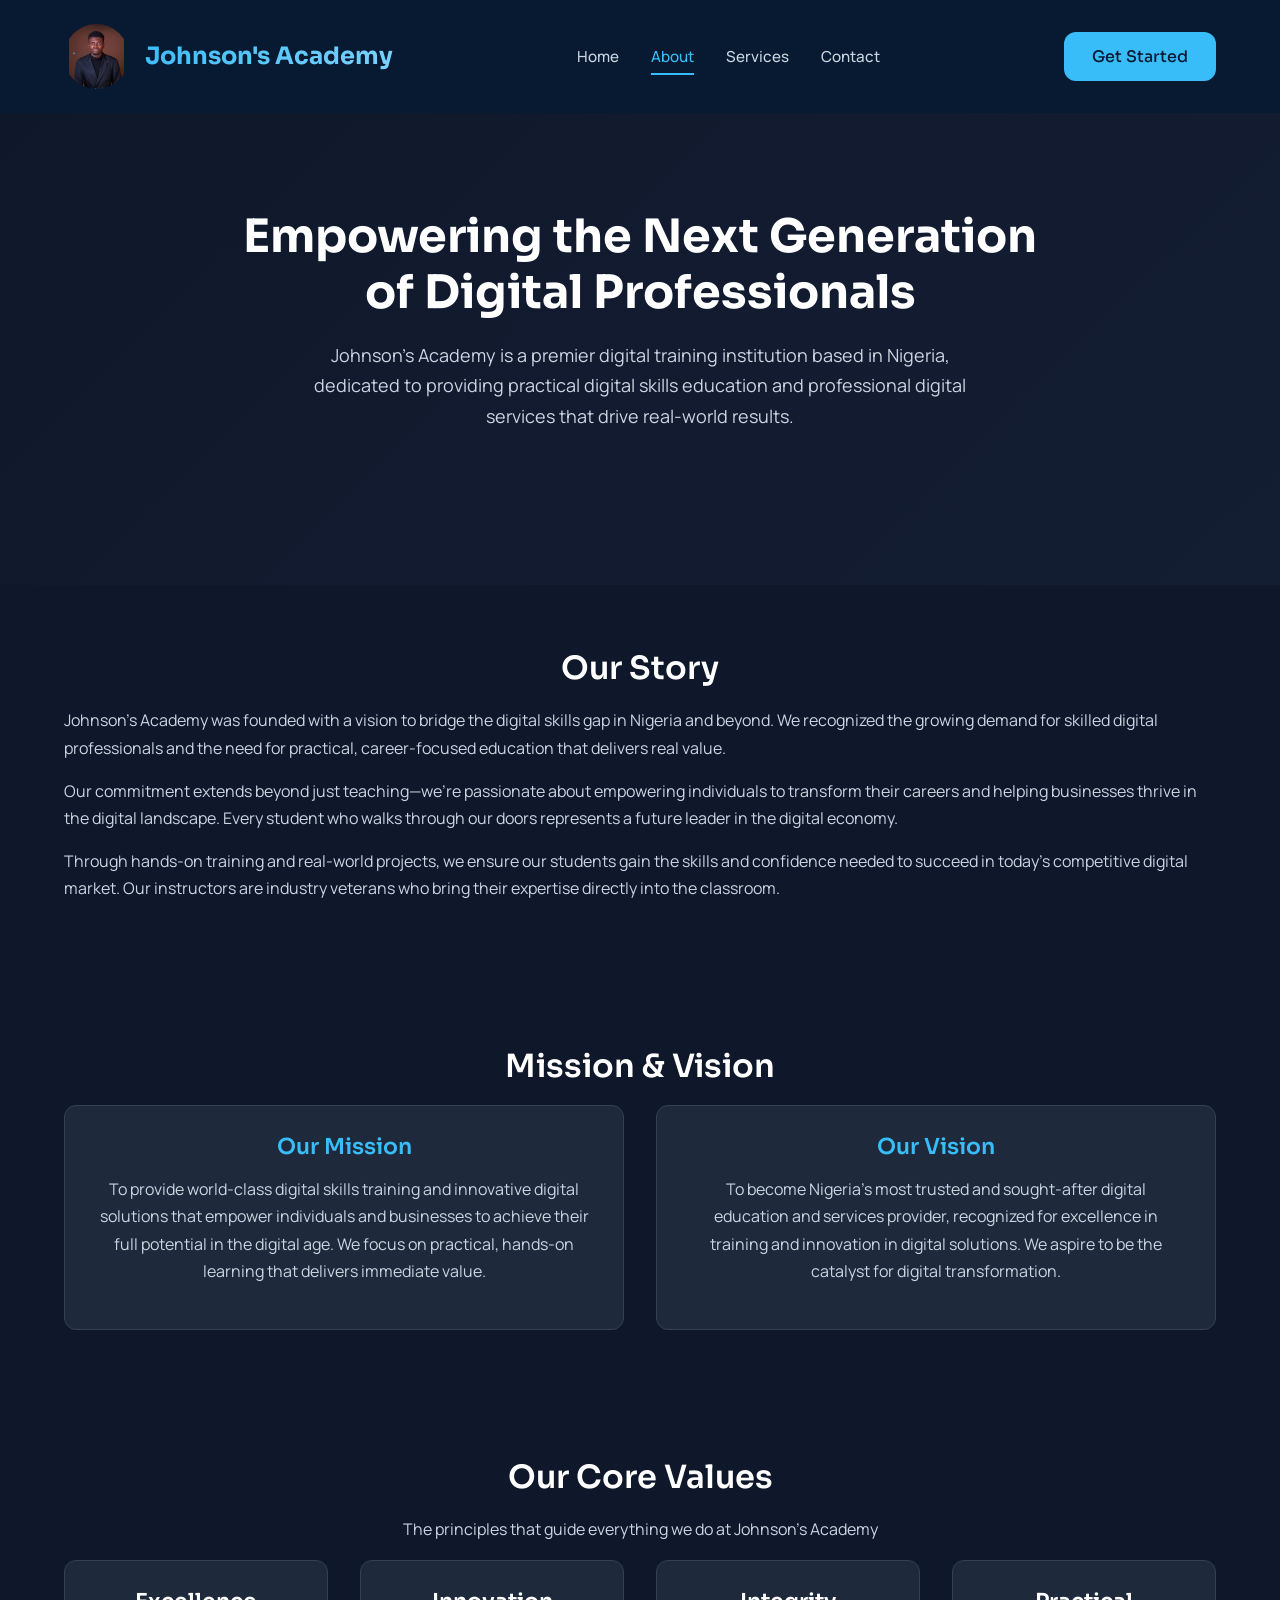
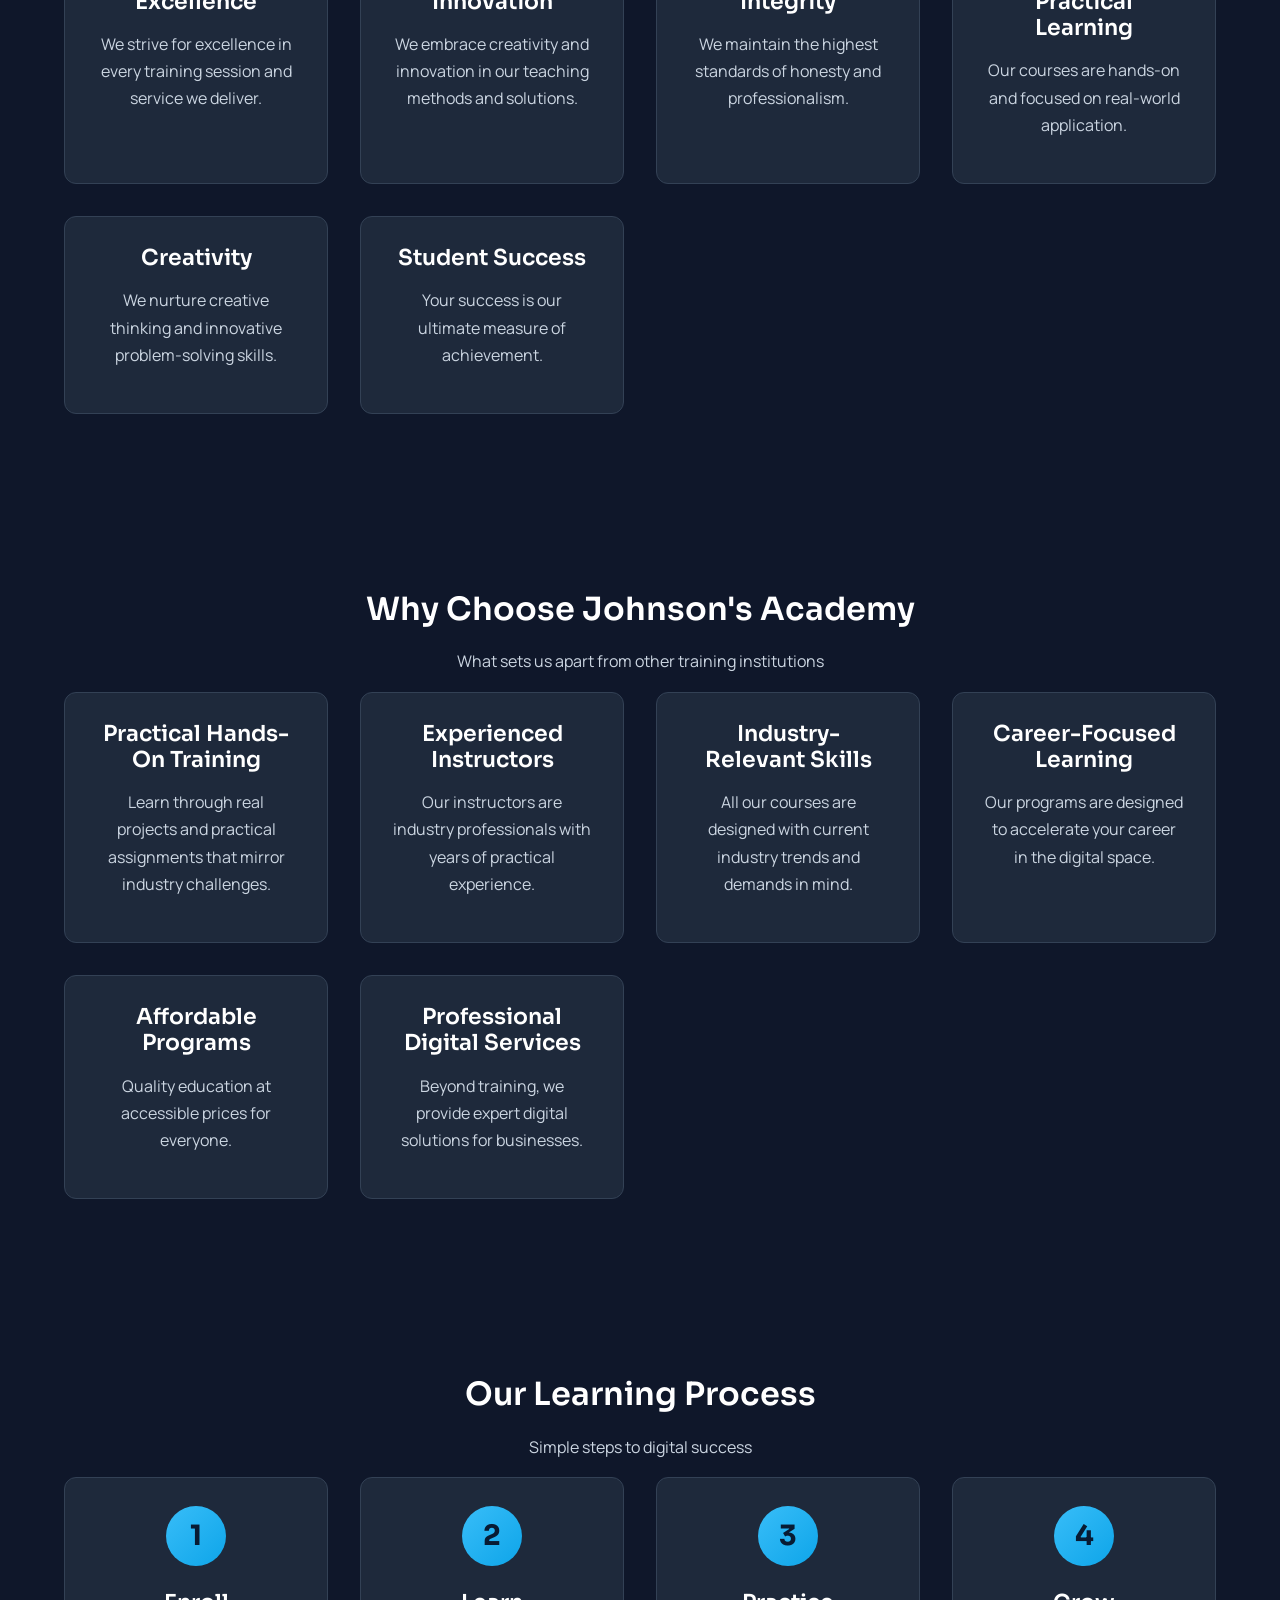
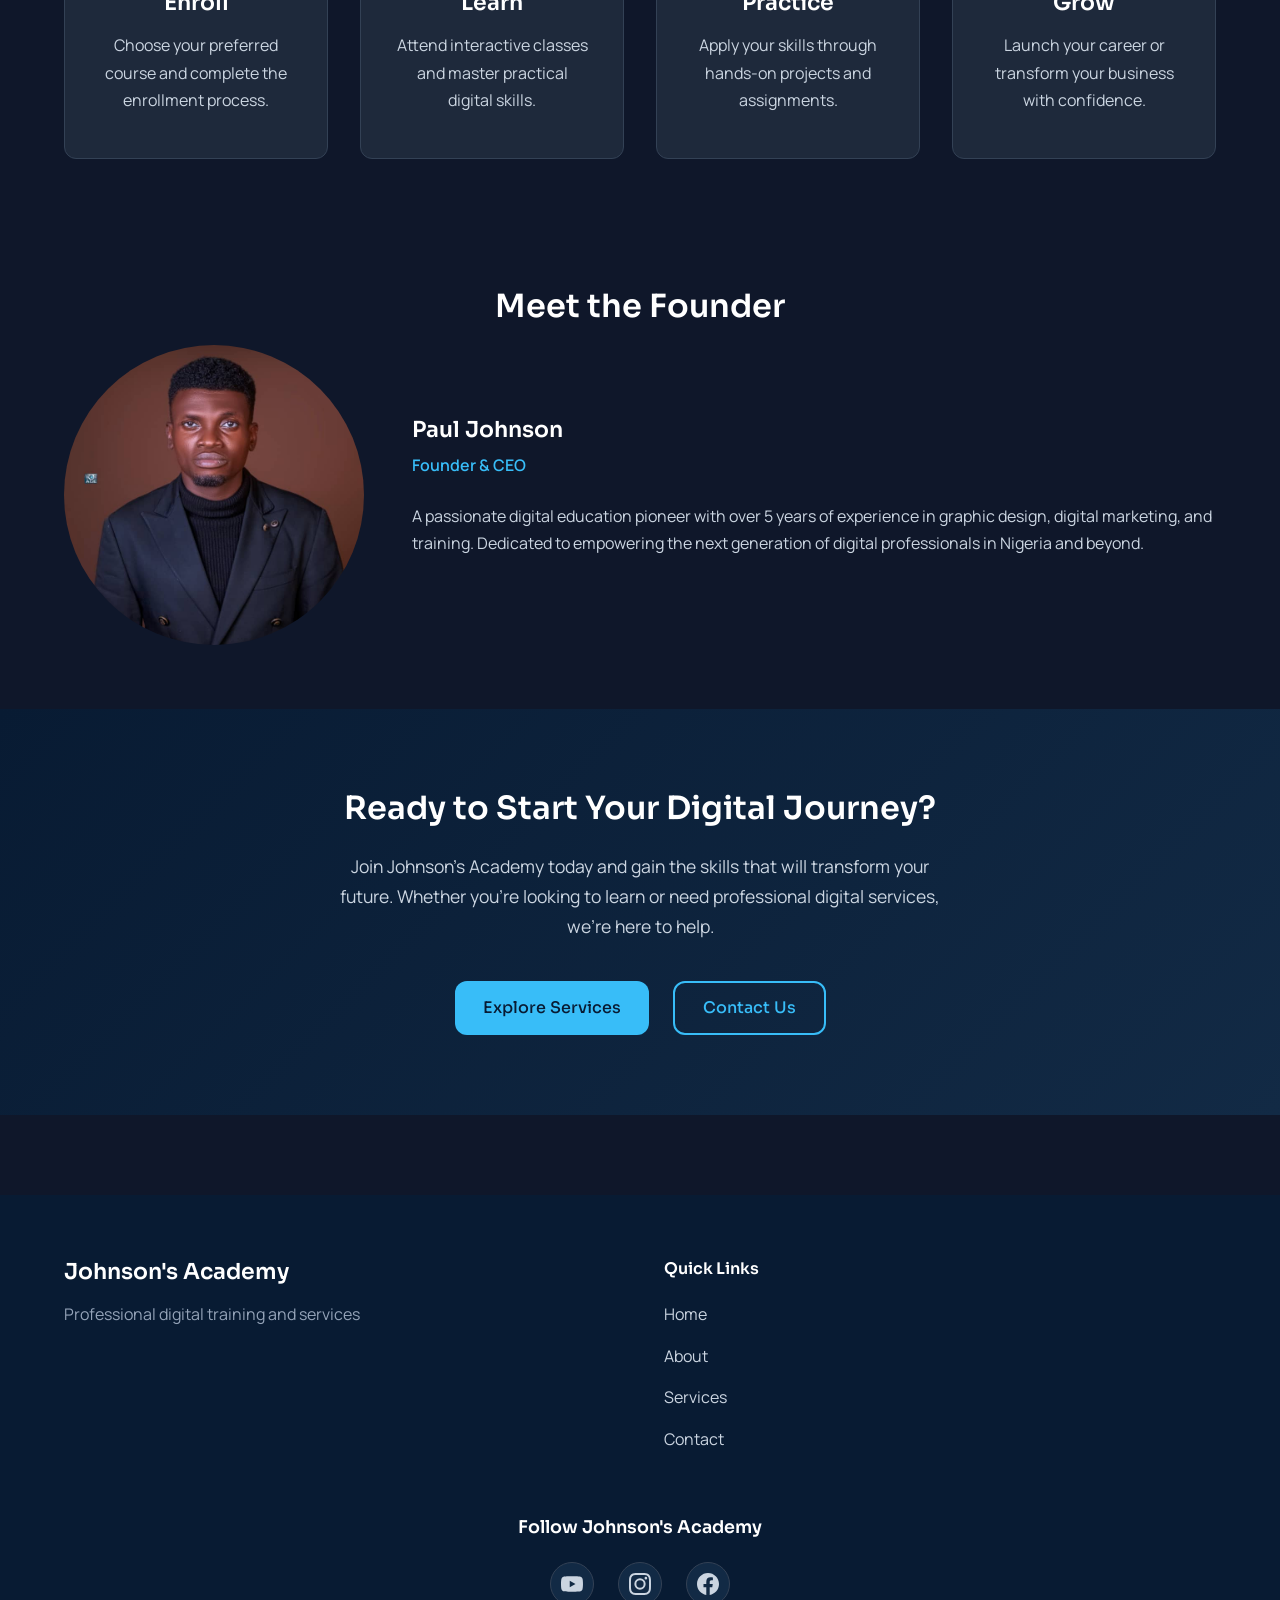
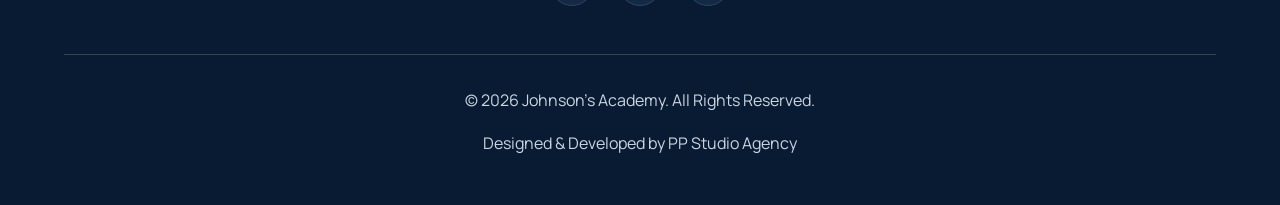
==== about.html @ ef672ab3 "Add files via upload" ====
<!doctype html>
<html lang="en">
    <head>
        <meta charset="UTF-8" />
        <meta name="viewport" content="width=device-width, initial-scale=1.0" />
        <title>
            About Johnson's Academy | Empowering Digital Professionals
        </title>
        <meta
            name="description"
            content="Learn about Johnson's Academy, a premier digital training institution in Nigeria. We provide practical digital skills training and professional digital services to empower individuals and businesses."
        />
        <link rel="canonical" href="https://www.johnsonsacademy.com.ng/about.html" />
        <link rel="preconnect" href="https://fonts.googleapis.com" />
        <link rel="preconnect" href="https://fonts.gstatic.com" crossorigin />
        <link
            href="https://fonts.googleapis.com/css2?family=Sora:wght@600;700&family=Manrope:wght@400;500;600&display=swap"
            rel="stylesheet"
        />
        <link rel="icon" type="image/png" href="favicon/favicon.png" />
        <link rel="apple-touch-icon" href="favicon/favicon.png" />
        <link rel="stylesheet" href="css/style.css" />

        <!-- Open Graph / Social Sharing -->
        <meta property="og:title" content="About Johnson's Academy | Empowering Digital Professionals" />
        <meta property="og:description" content="Learn about Johnson's Academy, a premier digital training institution in Nigeria. We provide practical digital skills training and professional digital services." />
        <meta property="og:image" content="https://www.johnsonsacademy.com.ng/images/about/training%20center.png" />
        <meta property="og:url" content="https://www.johnsonsacademy.com.ng/about.html" />
        <meta property="og:type" content="website" />
        <meta property="og:site_name" content="Johnson's Academy" />

        <!-- Twitter Card -->
        <meta name="twitter:card" content="summary_large_image" />
        <meta name="twitter:title" content="About Johnson's Academy | Empowering Digital Professionals" />
        <meta name="twitter:description" content="Learn about Johnson's Academy, a premier digital training institution in Nigeria providing practical skills training and professional digital services." />
        <meta name="twitter:image" content="https://www.johnsonsacademy.com.ng/images/about/training%20center.png" />

        <!-- JSON-LD Structured Data -->
        <script type="application/ld+json">
        {
            "@context": "https://schema.org",
            "@type": "EducationalOrganization",
            "name": "Johnson's Academy",
            "url": "https://www.johnsonsacademy.com.ng",
            "logo": "https://www.johnsonsacademy.com.ng/favicon/favicon.png",
            "description": "Professional digital skills training academy based in Nigeria. Offering courses in Graphic Design, Video Editing, Digital Marketing, Social Media Management, and Advertising skills.",
            "sameAs": [
                "https://www.youtube.com/channel/UC1k7MK6wieL0x0RPp7bFbtQ",
                "https://www.instagram.com/pauljohnsons_academy",
                "https://www.facebook.com/share/1EbCTu1n5e/?mibextid=wwXIfr"
            ]
        }
        </script>
        <script type="application/ld+json">
        {
            "@context": "https://schema.org",
            "@type": "BreadcrumbList",
            "itemListElement": [
                {
                    "@type": "ListItem",
                    "position": 1,
                    "name": "Home",
                    "item": "https://www.johnsonsacademy.com.ng/"
                },
                {
                    "@type": "ListItem",
                    "position": 2,
                    "name": "About",
                    "item": "https://www.johnsonsacademy.com.ng/about.html"
                }
            ]
        }
        </script>
        <script type="application/ld+json">
        {
            "@context": "https://schema.org",
            "@type": "WebSite",
            "name": "Johnson's Academy",
            "url": "https://www.johnsonsacademy.com.ng"
        }
        </script>


    </head>
    <body>
        <header class="navbar">
            <div class="container">
                <div class="logo">
                    <img src="images/profile/profile.png" alt="Johnson's Academy" class="logo-img" width="45" height="45" />
                    <span>Johnson's Academy</span>
                </div>
                <nav class="nav-menu">
                    <ul>
                        <li>
                            <a href="index.html" aria-label="Home page">Home</a>
                        </li>
                        <li>
                            <a
                                href="about.html"
                                class="active"
                                aria-label="About us"
                                >About</a
                            >
                        </li>
                        <li>
                            <a href="services.html" aria-label="Our services"
                                >Services</a
                            >
                        </li>
                        <li>
                            <a href="contact.html" aria-label="Contact us"
                                >Contact</a
                            >
                        </li>
                    </ul>
                </nav>
                <a
                    href="contact.html"
                    class="btn btn-primary"
                    aria-label="Get started with our services"
                    >Get Started</a
                >
                <div class="mobile-menu-toggle" aria-label="Toggle mobile menu">
                    <span></span>
                    <span></span>
                    <span></span>
                </div>
            </div>
        </header>

        <main>
            <section class="about-hero">
                <div class="container">
                    <div class="hero-content">
                        <h1>
                            Empowering the Next Generation of Digital
                            Professionals
                        </h1>
                        <p>
                            Johnson's Academy is a premier digital training
                            institution based in Nigeria, dedicated to providing
                            practical digital skills education and professional
                            digital services that drive real-world results.
                        </p>
                    </div>
                </div>
            </section>

            <section class="our-story">
                <div class="container">
                    <h2>Our Story</h2>
                    <div class="story-content">
                        <p>
                            Johnson's Academy was founded with a vision to
                            bridge the digital skills gap in Nigeria and
                            beyond. We recognized the growing demand for
                            skilled digital professionals and the need for
                            practical, career-focused education that
                            delivers real value.
                        </p>
                        <p>
                            Our commitment extends beyond just
                            teaching—we're passionate about empowering
                            individuals to transform their careers and
                            helping businesses thrive in the digital
                            landscape. Every student who walks through our
                            doors represents a future leader in the digital
                            economy.
                        </p>
                        <p>
                            Through hands-on training and real-world
                            projects, we ensure our students gain the skills
                            and confidence needed to succeed in today's
                            competitive digital market. Our instructors are
                            industry veterans who bring their expertise
                            directly into the classroom.
                        </p>
                    </div>
                </div>
            </section>

            <section class="mission-vision">
                <div class="container">
                    <h2>Mission & Vision</h2>
                    <div class="mv-grid">
                        <div class="mv-card">
                            <h3>Our Mission</h3>
                            <p>
                                To provide world-class digital skills training
                                and innovative digital solutions that empower
                                individuals and businesses to achieve their full
                                potential in the digital age. We focus on
                                practical, hands-on learning that delivers
                                immediate value.
                            </p>
                        </div>
                        <div class="mv-card">
                            <h3>Our Vision</h3>
                            <p>
                                To become Nigeria's most trusted and
                                sought-after digital education and services
                                provider, recognized for excellence in training
                                and innovation in digital solutions. We aspire
                                to be the catalyst for digital transformation.
                            </p>
                        </div>
                    </div>
                </div>
            </section>

            <section class="core-values">
                <div class="container">
                    <h2>Our Core Values</h2>
                    <p class="text-center">
                        The principles that guide everything we do at Johnson's
                        Academy
                    </p>
                    <div class="values-grid">
                        <div class="value-card">
                            <h3>Excellence</h3>
                            <p>
                                We strive for excellence in every training
                                session and service we deliver.
                            </p>
                        </div>
                        <div class="value-card">
                            <h3>Innovation</h3>
                            <p>
                                We embrace creativity and innovation in our
                                teaching methods and solutions.
                            </p>
                        </div>
                        <div class="value-card">
                            <h3>Integrity</h3>
                            <p>
                                We maintain the highest standards of honesty and
                                professionalism.
                            </p>
                        </div>
                        <div class="value-card">
                            <h3>Practical Learning</h3>
                            <p>
                                Our courses are hands-on and focused on
                                real-world application.
                            </p>
                        </div>
                        <div class="value-card">
                            <h3>Creativity</h3>
                            <p>
                                We nurture creative thinking and innovative
                                problem-solving skills.
                            </p>
                        </div>
                        <div class="value-card">
                            <h3>Student Success</h3>
                            <p>
                                Your success is our ultimate measure of
                                achievement.
                            </p>
                        </div>
                    </div>
                </div>
            </section>

            <section class="why-choose-us">
                <div class="container">
                    <h2>Why Choose Johnson's Academy</h2>
                    <p class="text-center">
                        What sets us apart from other training institutions
                    </p>
                    <div class="reasons-grid">
                        <div class="reason-card">
                            <h3>Practical Hands-On Training</h3>
                            <p>
                                Learn through real projects and practical
                                assignments that mirror industry challenges.
                            </p>
                        </div>
                        <div class="reason-card">
                            <h3>Experienced Instructors</h3>
                            <p>
                                Our instructors are industry professionals with
                                years of practical experience.
                            </p>
                        </div>
                        <div class="reason-card">
                            <h3>Industry-Relevant Skills</h3>
                            <p>
                                All our courses are designed with current
                                industry trends and demands in mind.
                            </p>
                        </div>
                        <div class="reason-card">
                            <h3>Career-Focused Learning</h3>
                            <p>
                                Our programs are designed to accelerate your
                                career in the digital space.
                            </p>
                        </div>
                        <div class="reason-card">
                            <h3>Affordable Programs</h3>
                            <p>
                                Quality education at accessible prices for
                                everyone.
                            </p>
                        </div>
                        <div class="reason-card">
                            <h3>Professional Digital Services</h3>
                            <p>
                                Beyond training, we provide expert digital
                                solutions for businesses.
                            </p>
                        </div>
                    </div>
                </div>
            </section>

            <section class="learning-process">
                <div class="container">
                    <h2>Our Learning Process</h2>
                    <p class="text-center">Simple steps to digital success</p>
                    <div class="process-grid">
                        <div class="process-step">
                            <div class="step-number">1</div>
                            <h3>Enroll</h3>
                            <p>
                                Choose your preferred course and complete the
                                enrollment process.
                            </p>
                        </div>
                        <div class="process-step">
                            <div class="step-number">2</div>
                            <h3>Learn</h3>
                            <p>
                                Attend interactive classes and master practical
                                digital skills.
                            </p>
                        </div>
                        <div class="process-step">
                            <div class="step-number">3</div>
                            <h3>Practice</h3>
                            <p>
                                Apply your skills through hands-on projects and
                                assignments.
                            </p>
                        </div>
                        <div class="process-step">
                            <div class="step-number">4</div>
                            <h3>Grow</h3>
                            <p>
                                Launch your career or transform your business
                                with confidence.
                            </p>
                        </div>
                    </div>
                </div>
            </section>

            <section class="meet-the-team">
                <div class="container">
                    <h2>Meet the Founder</h2>
                    <div class="team-content">
                        <div class="team-image">
                            <img
                                src="images/profile/profile.png"
                                alt="Founder of Johnson's Academy"
                            />
                        </div>
                        <div class="team-info">
                            <h3>Paul Johnson</h3>
                            <p class="text-secondary">Founder & CEO</p>
                            <p>
                                A passionate digital education pioneer with over
                                5 years of experience in graphic design, digital
                                marketing, and training. Dedicated to empowering
                                the next generation of digital professionals in
                                Nigeria and beyond.
                            </p>
                        </div>
                    </div>
                </div>
            </section>

            <section class="cta">
                <div class="container">
                    <h2>Ready to Start Your Digital Journey?</h2>
                    <p>
                        Join Johnson's Academy today and gain the skills that
                        will transform your future. Whether you're looking to
                        learn or need professional digital services, we're here
                        to help.
                    </p>
                    <div class="cta-buttons">
                        <a href="services.html" class="btn btn-primary"
                            >Explore Services</a
                        >
                        <a href="contact.html" class="btn btn-secondary"
                            >Contact Us</a
                        >
                    </div>
                </div>
            </section>
        </main>

        <footer class="footer">
            <div class="container">
                <div class="footer-content">
                    <div class="footer-brand">
                        <h3>Johnson's Academy</h3>
                        <p>Professional digital training and services</p>
                    </div>
                    <div class="footer-links">
                        <h4>Quick Links</h4>
                        <ul>
                            <li><a href="index.html">Home</a></li>
                            <li><a href="about.html">About</a></li>
                            <li><a href="services.html">Services</a></li>
                            <li><a href="contact.html">Contact</a></li>
                        </ul>
                    </div>
                </div>
                <div class="footer-social">
                    <h4>Follow Johnson's Academy</h4>
                    <div class="social-links">
                        <a href="https://www.youtube.com/channel/UC1k7MK6wieL0x0RPp7bFbtQ" class="social-link" target="_blank" rel="noopener noreferrer" aria-label="Follow Johnson's Academy on YouTube">
                            <svg class="social-youtube" viewBox="0 0 24 24" xmlns="http://www.w3.org/2000/svg">
                                <path d="M23.498 6.186a3.016 3.016 0 0 0-2.122-2.136C19.505 3.545 12 3.545 12 3.545s-7.505 0-9.377.505A3.017 3.017 0 0 0 .502 6.186C0 8.07 0 12 0 12s0 3.93.502 5.814a3.016 3.016 0 0 0 2.122 2.136c1.871.505 9.376.505 9.376.505s7.505 0 9.377-.505a3.015 3.015 0 0 0 2.122-2.136C24 15.93 24 12 24 12s0-3.93-.502-5.814zM9.545 15.568V8.432L15.818 12l-6.273 3.568z"/>
                            </svg>
                        </a>
                        <a href="https://www.instagram.com/pauljohnsons_academy" class="social-link" target="_blank" rel="noopener noreferrer" aria-label="Follow Johnson's Academy on Instagram">
                            <svg class="social-instagram" viewBox="0 0 24 24" xmlns="http://www.w3.org/2000/svg">
                                <path d="M12 2.163c3.204 0 3.584.012 4.85.07 3.252.148 4.771 1.691 4.919 4.919.058 1.265.069 1.645.069 4.849 0 3.205-.012 3.584-.069 4.849-.149 3.225-1.664 4.771-4.919 4.919-1.266.058-1.644.07-4.85.07-3.204 0-3.584-.012-4.849-.07-3.26-.149-4.771-1.699-4.919-4.92-.058-1.265-.07-1.644-.07-4.849 0-3.204.013-3.583.07-4.849.149-3.227 1.664-4.771 4.919-4.919 1.266-.057 1.645-.069 4.849-.069zM12 0C8.741 0 8.333.014 7.053.072 2.695.272.273 2.69.073 7.052.014 8.333 0 8.741 0 12c0 3.259.014 3.668.072 4.948.2 4.358 2.618 6.78 6.98 6.98C8.333 23.986 8.741 24 12 24c3.259 0 3.668-.014 4.948-.072 4.354-.2 6.782-2.618 6.979-6.98.059-1.28.073-1.689.073-4.948 0-3.259-.014-3.667-.072-4.947-.196-4.354-2.617-6.78-6.979-6.98C15.668.014 15.259 0 12 0zm0 5.838a6.162 6.162 0 1 0 0 12.324 6.162 6.162 0 0 0 0-12.324zM12 16a4 4 0 1 1 0-8 4 4 0 0 1 0 8zm6.406-11.845a1.44 1.44 0 1 0 0 2.881 1.44 1.44 0 0 0 0-2.881z"/>
                            </svg>
                        </a>
                        <a href="https://www.facebook.com/share/1EbCTu1n5e/?mibextid=wwXIfr" class="social-link" target="_blank" rel="noopener noreferrer" aria-label="Follow Johnson's Academy on Facebook">
                            <svg class="social-facebook" viewBox="0 0 24 24" xmlns="http://www.w3.org/2000/svg">
                                <path d="M24 12.073c0-6.627-5.373-12-12-12s-12 5.373-12 12c0 5.99 4.388 10.954 10.125 11.854v-8.385H7.078v-3.47h3.047V9.43c0-3.007 1.792-4.669 4.533-4.669 1.312 0 2.686.235 2.686.235v2.953H15.83c-1.491 0-1.956.925-1.956 1.874v2.25h3.328l-.532 3.47h-2.796v8.385C19.612 23.027 24 18.062 24 12.073z"/>
                            </svg>
                        </a>
                    </div>
                </div>
                <div class="footer-bottom">
                    <p>&copy; 2026 Johnson's Academy. All Rights Reserved.</p>
                    <p>Designed & Developed by PP Studio Agency</p>
                </div>
            </div>
        </footer>

        <script src="js/script.js" defer></script>
    </body>
</html>
---- css/style.css ----
/* ========================================
   Johnson's Academy - Production Stylesheet
   Clean, Organized, Consistent Design System
   ======================================== */

/* ========================================
   1. CSS VARIABLES - Design System
   ======================================== */

:root {
    /* Primary Colors - Navy Blue */
    --primary: #081B33;
    --primary-dark: #051528;
    --primary-light: #122A45;

    /* Secondary Colors - Sky Blue */
    --secondary: #38BDF8;
    --secondary-dark: #0EA5E9;
    --secondary-light: #7DD3FC;

    /* Neutral Colors */
    --white: #FFFFFF;
    --gray-100: #F1F5F9;
    --gray-200: #E2E8F0;
    --gray-300: #CBD5E1;
    --gray-400: #94A3B8;
    --gray-500: #64748B;
    --gray-600: #475569;
    --gray-700: #334155;
    --gray-800: #1E293B;
    --gray-900: #0F172A;

    /* Semantic Colors */
    --bg-dark: #0F172A;
    --bg-card: #1E293B;
    --bg-section: #141E33;
    --text-primary: #F1F5F9;
    --text-secondary: #CBD5E1;
    --text-muted: #94A3B8;
    --border-color: #334155;

    /* Spacing Scale */
    --space-1: 0.5rem;    /* 8px */
    --space-2: 1rem;      /* 16px */
    --space-3: 1.5rem;    /* 24px */
    --space-4: 2rem;      /* 32px */
    --space-5: 2.5rem;    /* 40px */
    --space-6: 3rem;      /* 48px */
    --space-7: 4rem;      /* 64px */
    --space-8: 5rem;      /* 80px */

    /* Typography - Sora for Headings, Manrope for Body */
    --font-heading: 'Sora', sans-serif;
    --font-body: 'Manrope', sans-serif;

    /* Border Radius */
    --radius-sm: 0.375rem;
    --radius-md: 0.5rem;
    --radius-lg: 0.75rem;
    --radius-xl: 1rem;

    /* Shadows */
    --shadow-sm: 0 1px 2px 0 rgba(0, 0, 0, 0.05);
    --shadow-md: 0 4px 6px -1px rgba(0, 0, 0, 0.1), 0 2px 4px -1px rgba(0, 0, 0, 0.06);
    --shadow-lg: 0 10px 15px -3px rgba(0, 0, 0, 0.1), 0 4px 6px -2px rgba(0, 0, 0, 0.05);

    /* Transitions */
    --transition-fast: 150ms ease;
    --transition-base: 300ms ease;
}

/* ========================================
   2. RESET & BASE STYLES
   ======================================== */

* {
    margin: 0;
    padding: 0;
    box-sizing: border-box;
}

html {
    scroll-behavior: smooth;
}

body {
    font-family: var(--font-body);
    font-size: 16px;
    line-height: 1.6;
    color: var(--text-primary);
    background-color: var(--bg-dark);
    overflow-x: hidden;
}

img {
    max-width: 100%;
    height: auto;
    display: block;
}

a {
    text-decoration: none;
    color: inherit;
    transition: color var(--transition-fast);
}

ul {
    list-style: none;
}

/* ========================================
   3. TYPOGRAPHY SYSTEM
   ======================================== */

h1, h2, h3, h4, h5, h6 {
    font-family: var(--font-heading);
    font-weight: 600;
    line-height: 1.2;
    margin-bottom: 20px;
    color: var(--white);
}

h1 {
    font-size: 2.875rem; /* 46px - Desktop default */
    font-weight: 700;
}

@media (max-width: 992px) {
    h1 {
        font-size: 2.375rem; /* 38px - Tablet */
    }
}

@media (max-width: 768px) {
    h1 {
        font-size: 2rem; /* 32px - Mobile */
    }
}

@media (max-width: 576px) {
    h1 {
        font-size: 1.75rem; /* 28px - Small mobile */
    }
}

h2 {
    font-size: 2rem; /* 32px - Desktop default */
    text-align: center;
}

@media (max-width: 768px) {
    h2 {
        font-size: 1.625rem; /* 26px - Mobile */
    }
}

h3 {
    font-size: 1.375rem; /* 22px - Card titles */
    font-weight: 600;
    margin-bottom: var(--space-2);
}

p {
    font-size: 1rem; /* 16px - Desktop default */
    margin-bottom: var(--space-2);
    line-height: 1.7;
    color: var(--text-secondary);
}

@media (max-width: 768px) {
    p {
        font-size: 0.938rem; /* 15px - Mobile */
    }
}

/* Services page intro paragraph */
.services-intro p {
    font-size: 1.063rem;
    line-height: 1.7;
}

.text-center {
    text-align: center;
}

.text-secondary {
    color: var(--text-secondary);
}

/* ========================================
   4. LAYOUT SYSTEM
   ======================================== */

.container {
    width: 100%;
    max-width: 1200px;
    margin: 0 auto;
    padding: 0 var(--space-3);
}

section {
    padding: 64px 0;
}

/* Services page card sizing - stacked cards */
.all-services .container {
    display: flex;
    flex-direction: column;
    gap: var(--space-4);
}

.all-services .service-card {
    padding: var(--space-3);
}

.all-services .service-card-image {
    height: 220px;
    margin-bottom: var(--space-3);
}

.all-services .service-card h3 {
    margin-bottom: var(--space-2);
    font-size: 1.5rem;
}

.all-services .service-card h4 {
    margin-bottom: var(--space-1);
    font-size: 1rem;
}

.all-services .service-card p {
    font-size: 1.063rem;
    margin-bottom: var(--space-1);
}

.all-services .service-card ul {
    margin-bottom: var(--space-1);
}

.all-services .service-card li {
    font-size: 0.95rem;
    padding: 2px 0;
    color: var(--text-secondary);
}

.all-services .service-card .btn {
    margin-top: var(--space-3);
}

@media (max-width: 992px) {
    .all-services .service-card-image {
        height: 200px;
    }
}

@media (max-width: 768px) {
    .all-services .service-card-image {
        height: 180px;
    }
}

@media (max-width: 576px) {
    .all-services .service-card-image {
        height: 160px;
    }
}

/* ========================================
   5. NAVIGATION
   ======================================== */

.navbar {
    position: fixed;
    top: 0;
    left: 0;
    right: 0;
    z-index: 1000;
    background-color: rgba(8, 27, 51, 0.95);
    backdrop-filter: blur(10px);
    transition: all var(--transition-base);
}

.navbar .container {
    display: flex;
    align-items: center;
    justify-content: space-between;
    padding-top: var(--space-3);
    padding-bottom: var(--space-3);
}

.logo {
    display: flex;
    align-items: center;
    gap: var(--space-2);
}

.logo-img {
    width: 55px;
    height: 55px;
    object-fit: contain;
    border-radius: 50%;
    flex-shrink: 0;
}

@media (min-width: 1024px) {
    .logo-img {
        width: 65px;
        height: 65px;
    }
}

@media (max-width: 768px) {
    .logo-img {
        width: 45px;
        height: 45px;
    }
}

.logo span {
    font-family: var(--font-heading);
    font-size: 1.5rem;
    font-weight: 700;
    background: linear-gradient(135deg, var(--secondary) 0%, var(--secondary-light) 100%);
    -webkit-background-clip: text;
    -webkit-text-fill-color: transparent;
    background-clip: text;
    white-space: nowrap;
}

.nav-menu ul {
    display: flex;
    gap: var(--space-4);
}

.nav-menu a {
    color: var(--text-secondary);
    font-weight: 500;
    font-size: 0.95rem;
    padding: var(--space-1) 0;
    position: relative;
}

.nav-menu a:hover,
.nav-menu a.active {
    color: var(--secondary);
}

.nav-menu a.active::after {
    content: '';
    position: absolute;
    bottom: 0;
    left: 0;
    right: 0;
    height: 2px;
    background-color: var(--secondary);
}

.mobile-menu-toggle {
    display: none;
    flex-direction: column;
    gap: 5px;
    cursor: pointer;
    padding: var(--space-2);
}

.mobile-menu-toggle span {
    width: 24px;
    height: 2px;
    background-color: var(--white);
    transition: all var(--transition-base);
}

/* ========================================
   6. BUTTON SYSTEM
   ======================================== */

.btn {
    display: inline-flex;
    align-items: center;
    justify-content: center;
    padding: 12px 28px;
    font-family: var(--font-heading);
    font-size: 16px; /* Button font size */
    font-weight: 500; /* Medium weight */
    border-radius: var(--radius-lg);
    border: none;
    cursor: pointer;
    text-decoration: none;
    transition: all 0.3s ease;
}

.btn-primary {
    background-color: var(--secondary);
    color: var(--primary);
}

.btn-primary:hover {
    background-color: var(--secondary-dark);
    transform: translateY(-2px);
    box-shadow: var(--shadow-lg);
}

.btn-secondary {
    background-color: transparent;
    color: var(--secondary);
    border: 2px solid var(--secondary);
}

.btn-secondary:hover {
    background-color: var(--secondary);
    color: var(--primary);
}

.btn-outline {
    background-color: transparent;
    color: var(--secondary);
    border: 2px solid var(--secondary);
}

.btn-outline:hover {
    background-color: var(--secondary);
    color: var(--primary);
}

.hero-buttons {
    display: flex;
    gap: var(--space-3);
    justify-content: center;
    flex-wrap: wrap;
    margin-top: var(--space-5);
}

.cta-buttons {
    display: flex;
    gap: var(--space-3);
    justify-content: center;
    flex-wrap: wrap;
    margin-top: var(--space-4);
}

/* ========================================
   7. HERO SECTION
   ======================================== */

.hero,
.page-hero,
.about-hero,
.contact-hero {
    min-height: 65vh;
    display: flex;
    align-items: center;
    justify-content: center;
    background: linear-gradient(135deg, var(--bg-dark) 0%, var(--bg-section) 100%);
    padding: 120px var(--space-4) 64px;
    position: relative;
    overflow: visible;
}

.hero .container,
.page-hero .container,
.about-hero .container,
.contact-hero .container {
    display: flex;
    flex-direction: column;
    align-items: center;
    justify-content: center;
    text-align: center;
    width: 100%;
    max-width: 900px;
    padding-top: 0;
    padding-bottom: 0;
}

.hero-content h1,
.page-hero h1,
.about-hero h1,
.contact-hero h1 {
    margin-bottom: 20px;
    width: 100%;
    word-wrap: break-word;
    overflow-wrap: break-word;
    hyphens: none;
}

.hero-content p,
.page-hero p,
.about-hero p,
.contact-hero p {
    font-size: clamp(1rem, 1.8vw, 1.125rem);
    max-width: 700px;
    margin: 0 auto;
    width: 100%;
    word-wrap: break-word;
    overflow-wrap: break-word;
}

/* ========================================
   8. CARD SYSTEM
   ======================================== */

.service-card,
.reason-card,
.benefit-item,
.mv-card,
.value-card,
.process-step {
    background-color: var(--bg-card);
    border: 1px solid var(--border-color);
    border-radius: var(--radius-lg);
    padding: 28px var(--space-4);
    text-align: center;
    transition: all var(--transition-base);
}

.service-card:hover,
.reason-card:hover {
    transform: translateY(-5px);
    box-shadow: var(--shadow-lg);
    border-color: var(--secondary);
}

.service-card-image {
    width: 100%;
    height: 200px;
    overflow: hidden;
    border-radius: var(--radius-lg) var(--radius-lg) 0 0;
    margin-bottom: 16px;
}

.service-card-image img {
    width: 100%;
    height: 100%;
    object-fit: cover;
    transition: transform var(--transition-base);
}

.service-card:hover .service-card-image img {
    transform: scale(1.05);
}

@media (max-width: 992px) {
    .service-card-image {
        height: 180px;
    }
}

@media (max-width: 768px) {
    .service-card-image {
        height: 170px;
    }
}

@media (max-width: 576px) {
    .service-card-image {
        height: 170px;
    }
}

.service-card {
    overflow: hidden;
    padding: 20px;
}

/* Homepage service cards: direct child images fill full card width */
.service-card > img {
    width: calc(100% + 40px);
    max-width: none;
    height: 200px;
    object-fit: cover;
    display: block;
    margin: -20px -20px 16px -20px;
}

@media (max-width: 992px) {
    .service-card > img {
        height: 180px;
    }
}

@media (max-width: 768px) {
    .service-card > img {
        height: 170px;
    }
}

@media (max-width: 576px) {
    .service-card > img {
        height: 170px;
    }
}

.service-card h3 {
    margin-bottom: 16px;
}

.reason-card h3,
.benefit-item h3,
.value-card h3 {
    margin-bottom: var(--space-2);
}

.service-card p,
.service-card h4,
.service-card ul {
    margin-bottom: var(--space-2);
}

.service-card p,
.reason-card p {
    flex-grow: 1;
}

.service-card .btn {
    margin-top: 20px;
}

/* Portfolio Cards */
.portfolio-item {
    background-color: var(--bg-card);
    border-radius: var(--radius-lg);
    overflow: hidden;
    transition: all var(--transition-base);
    height: 100%;
}

.portfolio-item:hover {
    transform: translateY(-5px);
    box-shadow: var(--shadow-lg);
}

.portfolio-item img {
    width: 100%;
    height: 200px;
    object-fit: cover;
}

.portfolio-content {
    padding: var(--space-4);
}

.portfolio-content h3 {
    margin-bottom: var(--space-2);
}

/* Gallery */
.gallery-item {
    border-radius: var(--radius-lg);
    overflow: hidden;
}

.gallery-item img {
    width: 100%;
    height: 180px;
    object-fit: cover;
    transition: transform var(--transition-base);
}

.gallery-item:hover img {
    transform: scale(1.05);
}

/* ========================================
   9. GRID SYSTEMS
   ======================================== */

.services-grid,
.portfolio-grid,
.reasons-grid,
.gallery-grid,
.values-grid {
    display: grid;
    gap: var(--space-4);
    margin-bottom: var(--space-6);
}

.services-grid {
    grid-template-columns: repeat(auto-fit, minmax(300px, 1fr));
    gap: 24px;
}

.portfolio-grid {
    grid-template-columns: repeat(auto-fit, minmax(300px, 1fr));
}

.reasons-grid {
    grid-template-columns: repeat(auto-fit, minmax(250px, 1fr));
}

.gallery-grid {
    grid-template-columns: repeat(auto-fit, minmax(200px, 1fr));
}

.values-grid {
    grid-template-columns: repeat(auto-fit, minmax(220px, 1fr));
}


.mv-grid {
    display: grid;
    grid-template-columns: 1fr 1fr;
    gap: var(--space-4);
}

.process-grid {
    display: grid;
    grid-template-columns: repeat(auto-fit, minmax(200px, 1fr));
    gap: var(--space-4);
}

/* ========================================
   10. SECTION STYLES
   ======================================== */

/* About Section */
.about-content {
    max-width: 800px;
    margin: 0 auto;
    text-align: center;
}

.about-text {
    display: flex;
    flex-direction: column;
    align-items: center;
    justify-content: center;
}

.about-text h2 {
    text-align: center;
    margin-bottom: var(--space-3);
}

.about-text p {
    text-align: center;
    max-width: 700px;
}

.about-text .btn {
    align-self: center;
    margin-top: var(--space-3);
}

/* Mission & Vision */
.mv-card {
    display: flex;
    flex-direction: column;
    justify-content: center;
}

.mv-card h3 {
    color: var(--secondary);
}

/* Learning Process */
.process-step {
    position: relative;
}

.step-number {
    width: 60px;
    height: 60px;
    background: linear-gradient(135deg, var(--secondary) 0%, var(--secondary-dark) 100%);
    color: var(--primary);
    border-radius: 50%;
    display: flex;
    align-items: center;
    justify-content: center;
    font-size: 1.75rem;
    font-weight: 700;
    margin: 0 auto var(--space-3);
    font-family: var(--font-heading);
}

/* Team Section */
.team-content {
    display: grid;
    grid-template-columns: 300px 1fr;
    gap: var(--space-6);
    align-items: center;
}

.team-image img {
    border-radius: 50%;
    width: 300px;
    height: 300px;
    object-fit: cover;
    margin: 0 auto;
}

.team-info h3 {
    margin-bottom: var(--space-1);
}

.team-info .text-secondary {
    color: var(--secondary);
    font-weight: 600;
    margin-bottom: var(--space-3);
    display: block;
}


/* ========================================
   11. FAQ SECTION
   ======================================== */

.faq-accordion {
    max-width: 800px;
    margin: 0 auto;
}

.faq-item {
    background-color: var(--bg-card);
    border: 1px solid var(--border-color);
    border-radius: var(--radius-lg);
    overflow: hidden;
    margin-bottom: var(--space-3);
    transition: all var(--transition-base);
}

.faq-item:hover {
    border-color: var(--secondary);
}

.faq-question {
    width: 100%;
    padding: var(--space-4);
    background-color: var(--bg-card);
    border: none;
    text-align: left;
    cursor: pointer;
    font-family: var(--font-heading);
    font-weight: 600;
    color: var(--white);
    font-size: 1.1rem;
    display: flex;
    justify-content: space-between;
    align-items: center;
    transition: background-color var(--transition-base);
}

.faq-question:hover {
    background-color: var(--bg-section);
}

.faq-question::after {
    content: '+';
    font-size: 1.5rem;
    color: var(--secondary);
    font-weight: 700;
}

.faq-item[open] .faq-question::after {
    content: '−';
}

.faq-answer {
    padding: 0 var(--space-4) var(--space-4);
    color: var(--text-secondary);
    line-height: 1.7;
}

.faq-answer p {
    margin-bottom: 0;
}

/* ========================================
   12. FORMS
   ======================================== */

.contact-form {
    max-width: 600px;
    margin: 0 auto;
}

.form-group {
    margin-bottom: var(--space-4);
}

.form-group label {
    display: block;
    margin-bottom: var(--space-2);
    font-weight: 500;
    color: var(--text-primary);
}

.form-group input,
.form-group textarea {
    width: 100%;
    padding: var(--space-3);
    background-color: var(--bg-card);
    border: 1px solid var(--border-color);
    border-radius: var(--radius-md);
    color: var(--text-primary);
    font-family: var(--font-body);
    font-size: 1rem;
    transition: border-color var(--transition-fast);
}

.form-group input:focus,
.form-group textarea:focus {
    outline: none;
    border-color: var(--secondary);
}

.form-group textarea {
    resize: vertical;
    min-height: 120px;
}

.error-message {
    color: #f87171;
    font-size: 0.875rem;
    margin-top: var(--space-1);
    display: block;
}

.success-message {
    background-color: var(--secondary);
    color: var(--primary);
    padding: var(--space-3);
    border-radius: var(--radius-md);
    margin-top: var(--space-3);
    text-align: center;
}

/* ========================================
   13. FOOTER
   ======================================== */

.footer {
    background-color: var(--primary);
    padding: var(--space-7) 0 var(--space-4);
    margin-top: var(--space-8);
}

.footer-content {
    display: grid;
    grid-template-columns: 1fr 1fr;
    gap: var(--space-6);
    margin-bottom: var(--space-6);
}

.footer-brand h3 {
    margin-bottom: var(--space-2);
}

.footer-brand p {
    color: var(--text-muted);
}

.footer-links h4 {
    margin-bottom: var(--space-3);
}

.footer-links ul li {
    margin-bottom: var(--space-2);
}

.footer-links a {
    color: var(--text-secondary);
}

.footer-links a:hover {
    color: var(--secondary);
}

/* Footer Social Media */
.footer-social {
    text-align: center;
    margin-bottom: var(--space-6);
}

.footer-social h4 {
    font-family: var(--font-heading);
    font-size: 1.1rem;
    color: var(--white);
    margin-bottom: var(--space-3);
}

.social-links {
    display: flex;
    justify-content: center;
    gap: var(--space-3);
}

.social-link {
    display: inline-flex;
    align-items: center;
    justify-content: center;
    width: 44px;
    height: 44px;
    border-radius: 50%;
    background-color: var(--primary-light);
    color: var(--text-secondary);
    transition: all var(--transition-base);
    border: 1px solid var(--border-color);
}

.social-link svg {
    width: 22px;
    height: 22px;
    fill: currentColor;
}

.social-link:hover {
    color: var(--white);
    transform: translateY(-3px);
    border-color: var(--secondary);
}

.social-link:hover .social-youtube { fill: #FF0000; }
.social-link:hover .social-instagram { fill: #E4405F; }
.social-link:hover .social-facebook { fill: #1877F2; }

.footer-bottom {
    text-align: center;
    padding-top: var(--space-4);
    border-top: 1px solid var(--border-color);
    color: var(--text-muted);
    font-size: 0.9rem;
}

/* ========================================
   14. RESPONSIVE DESIGN
   ======================================== */

@media (max-width: 992px) {
    .team-content {
        grid-template-columns: 1fr;
        text-align: center;
    }

    .team-image img {
        width: 200px;
        height: 200px;
    }
}

@media (max-width: 768px) {
    .mobile-menu-toggle {
        display: flex;
    }

    .nav-menu {
        position: fixed;
        top: 0;
        left: -100%;
        width: 100%;
        height: 100vh;
        background-color: var(--bg-dark);
        flex-direction: column;
        padding-top: 100px;
        transition: left var(--transition-base);
        z-index: 999;
    }

    .nav-menu.active {
        left: 0;
    }

    .nav-menu ul {
        flex-direction: column;
        padding: var(--space-4);
    }

    .navbar .container {
        flex-wrap: wrap;
    }

    .hero,
    .page-hero,
    .about-hero,
    .contact-hero {
        padding: 100px var(--space-4) 60px;
        min-height: 60vh;
    }

    .hero-buttons {
        flex-direction: column;
    }

    /* Tablet button sizing */
    .btn {
        padding: 11px 24px;
        font-size: 15px;
    }

    section {
        padding: var(--space-6) 0;
    }

    .footer-content {
        grid-template-columns: 1fr;
        text-align: center;
    }
}

@media (max-width: 576px) {
    .container {
        padding: 0 var(--space-2);
    }

    h1 {
        font-size: 2rem;
    }

    h2 {
        font-size: 1.75rem;
    }

    /* Mobile button sizing */
    .btn {
        padding: 10px 20px;
        font-size: 15px;
    }

    .hero-buttons {
        flex-direction: column;
    }

    .cta-buttons {
        flex-direction: column;
    }
}

/* ========================================
   14.5 ACCESSIBILITY - Focus Styles
   ======================================== */

/* Visible focus indicators for keyboard navigation */
a:focus-visible,
button:focus-visible,
input:focus-visible,
textarea:focus-visible,
details summary:focus-visible {
    outline: 2px solid var(--secondary);
    outline-offset: 2px;
    border-radius: var(--radius-sm);
}

/* Remove focus outline for mouse users */
a:focus:not(:focus-visible),
button:focus:not(:focus-visible),
input:focus:not(:focus-visible),
textarea:focus:not(:focus-visible) {
    outline: none;
}

/* ========================================
   15. UTILITIES & ANIMATIONS
   ======================================== */

/* Respect user motion preferences */
@media (prefers-reduced-motion: no-preference) {
    .hidden {
        opacity: 0;
        transform: translateY(20px);
        transition: all 0.6s ease;
    }

    .show {
        opacity: 1;
        transform: translateY(0);
    }

    /* Hero entrance animations */
    .hero-content h1,
    .page-hero h1,
    .about-hero h1,
    .contact-hero h1 {
        opacity: 0;
        transform: translateY(30px);
        animation: fadeUp 0.8s ease forwards;
    }

    .hero-content p,
    .page-hero p,
    .about-hero p,
    .contact-hero p {
        opacity: 0;
        transform: translateY(30px);
        animation: fadeUp 0.8s ease 0.2s forwards;
    }

    .hero-buttons,
    .cta-buttons {
        opacity: 0;
        transform: translateY(30px);
        animation: fadeUp 0.8s ease 0.4s forwards;
    }

    @keyframes fadeUp {
        to {
            opacity: 1;
            transform: translateY(0);
        }
    }

    /* Card hover effects */
    .service-card:hover,
    .reason-card:hover,
    .value-card:hover,
    .benefit-item:hover,
    .mv-card:hover,
    .portfolio-item:hover {
        transform: translateY(-5px) scale(1.02);
        box-shadow: var(--shadow-lg);
        border-color: var(--secondary);
    }

    /* Smooth FAQ accordion */
    .faq-item[open] .faq-answer {
        animation: slideDown 0.3s ease;
    }

    @keyframes slideDown {
        from {
            opacity: 0;
            max-height: 0;
        }
        to {
            opacity: 1;
            max-height: 500px;
        }
    }

    /* Gallery hover zoom */
    .gallery-item:hover img {
        transform: scale(1.08);
    }

    /* Button active press */
    .btn:active {
        transform: scale(0.97);
    }
}

/* Reduced motion fallback */
@media (prefers-reduced-motion: reduce) {
    .hidden {
        opacity: 1;
        transform: none;
    }

    .show {
        opacity: 1;
        transform: none;
    }

    *,
    *::before,
    *::after {
        animation-duration: 0.01ms !important;
        animation-iteration-count: 1 !important;
        transition-duration: 0.01ms !important;
    }

    .service-card:hover,
    .reason-card:hover,
    .value-card:hover,
    .benefit-item:hover,
    .mv-card:hover,
    .portfolio-item:hover {
        transform: none;
    }
}

/* Scroll to Top Button */
.scroll-top-btn {
    position: fixed;
    bottom: 20px;
    right: 20px;
    width: 50px;
    height: 50px;
    background-color: var(--secondary);
    color: var(--primary);
    border: none;
    border-radius: 50%;
    font-size: 1.5rem;
    cursor: pointer;
    opacity: 0;
    visibility: hidden;
    transition: all var(--transition-base);
    z-index: 999;
    box-shadow: var(--shadow-md);
    will-change: transform, opacity;
}

.scroll-top-btn.visible {
    opacity: 1;
    visibility: visible;
}

.scroll-top-btn:hover {
    transform: translateY(-5px);
    box-shadow: var(--shadow-lg);
}

/* ========================================
   16. SECTION-SPECIFIC STYLES
   ======================================== */

/* Benefits Section */
.benefits-grid {
    display: grid;
    grid-template-columns: repeat(auto-fit, minmax(250px, 1fr));
    gap: var(--space-4);
}

/* CTA Section */
.cta {
    background: linear-gradient(135deg, var(--primary) 0%, var(--primary-light) 100%);
    padding: var(--space-8) 0;
    text-align: center;
}

.cta h2 {
    margin-bottom: var(--space-3);
}

.cta p {
    font-size: 1.1rem;
    margin-bottom: var(--space-5);
    max-width: 600px;
    margin-left: auto;
    margin-right: auto;
}

/* Contact Form Section */
.contact-form-section {
    padding: var(--space-8) 0;
}

.contact-form-section h2 {
    margin-bottom: var(--space-6);
}

/* Contact Map Section */
.contact-map {
    padding: 0 0 var(--space-8);
}

.contact-map h2 {
    margin-bottom: var(--space-6);
}

.map-container {
    border-radius: var(--radius-lg);
    overflow: hidden;
    border: 1px solid var(--border-color);
}

.map-container iframe {
    display: block;
}

@media (max-width: 768px) {
    .map-container iframe {
        height: 300px;
    }
}

/* Responsive adjustments */
@media (max-width: 768px) {
    .benefits-grid {
        grid-template-columns: 1fr;
    }
}
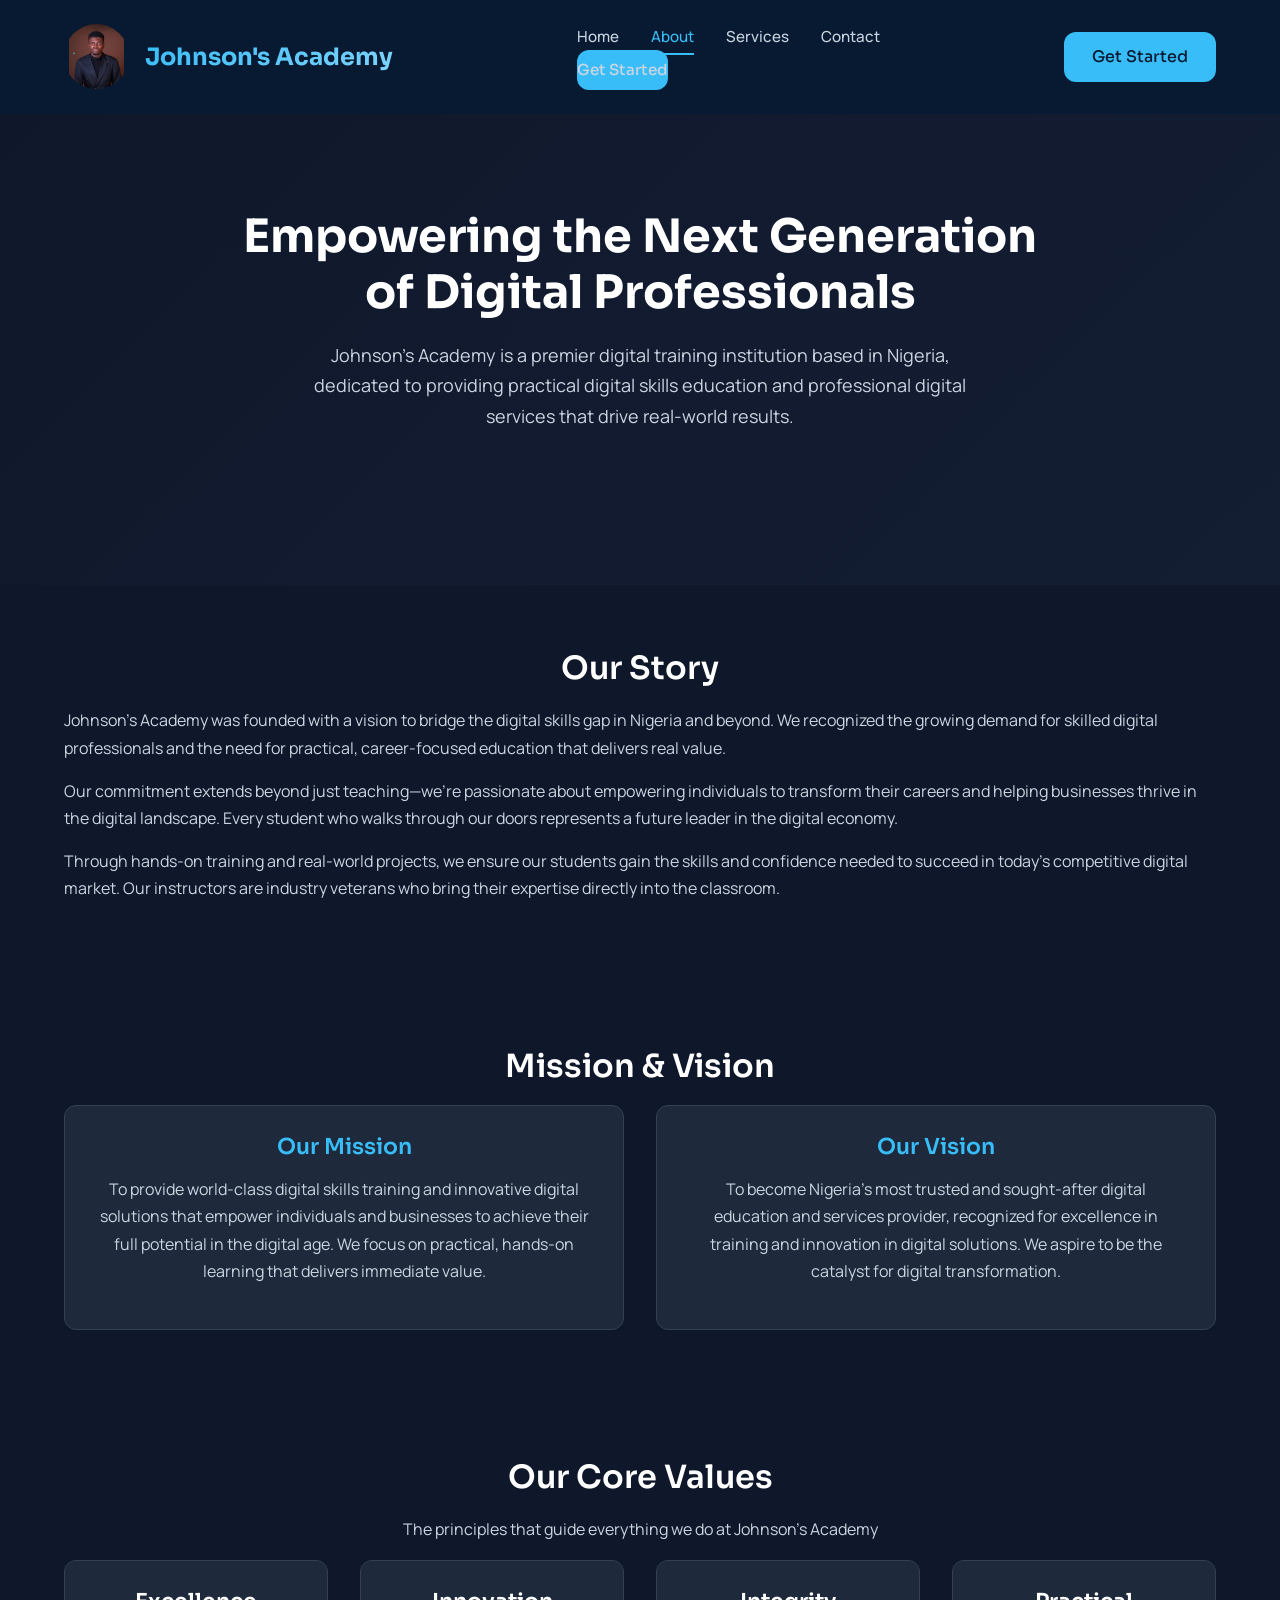
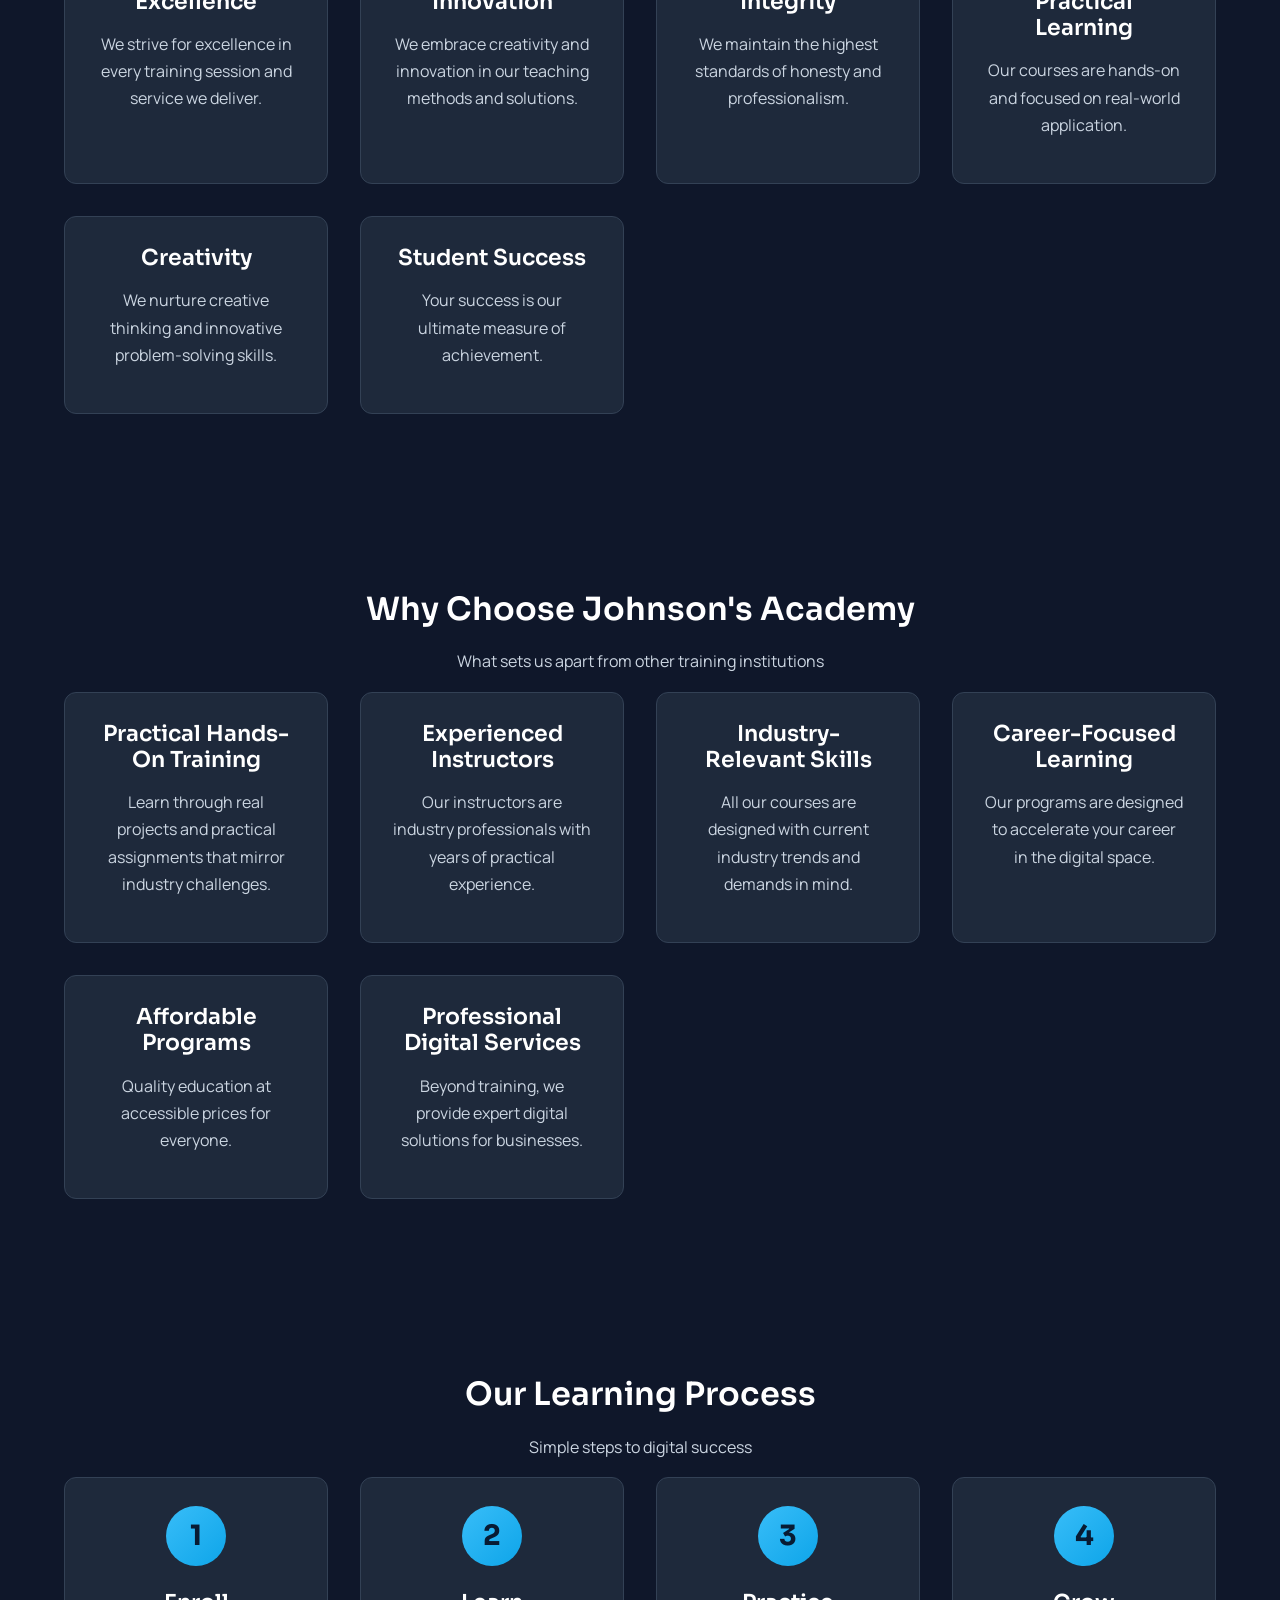
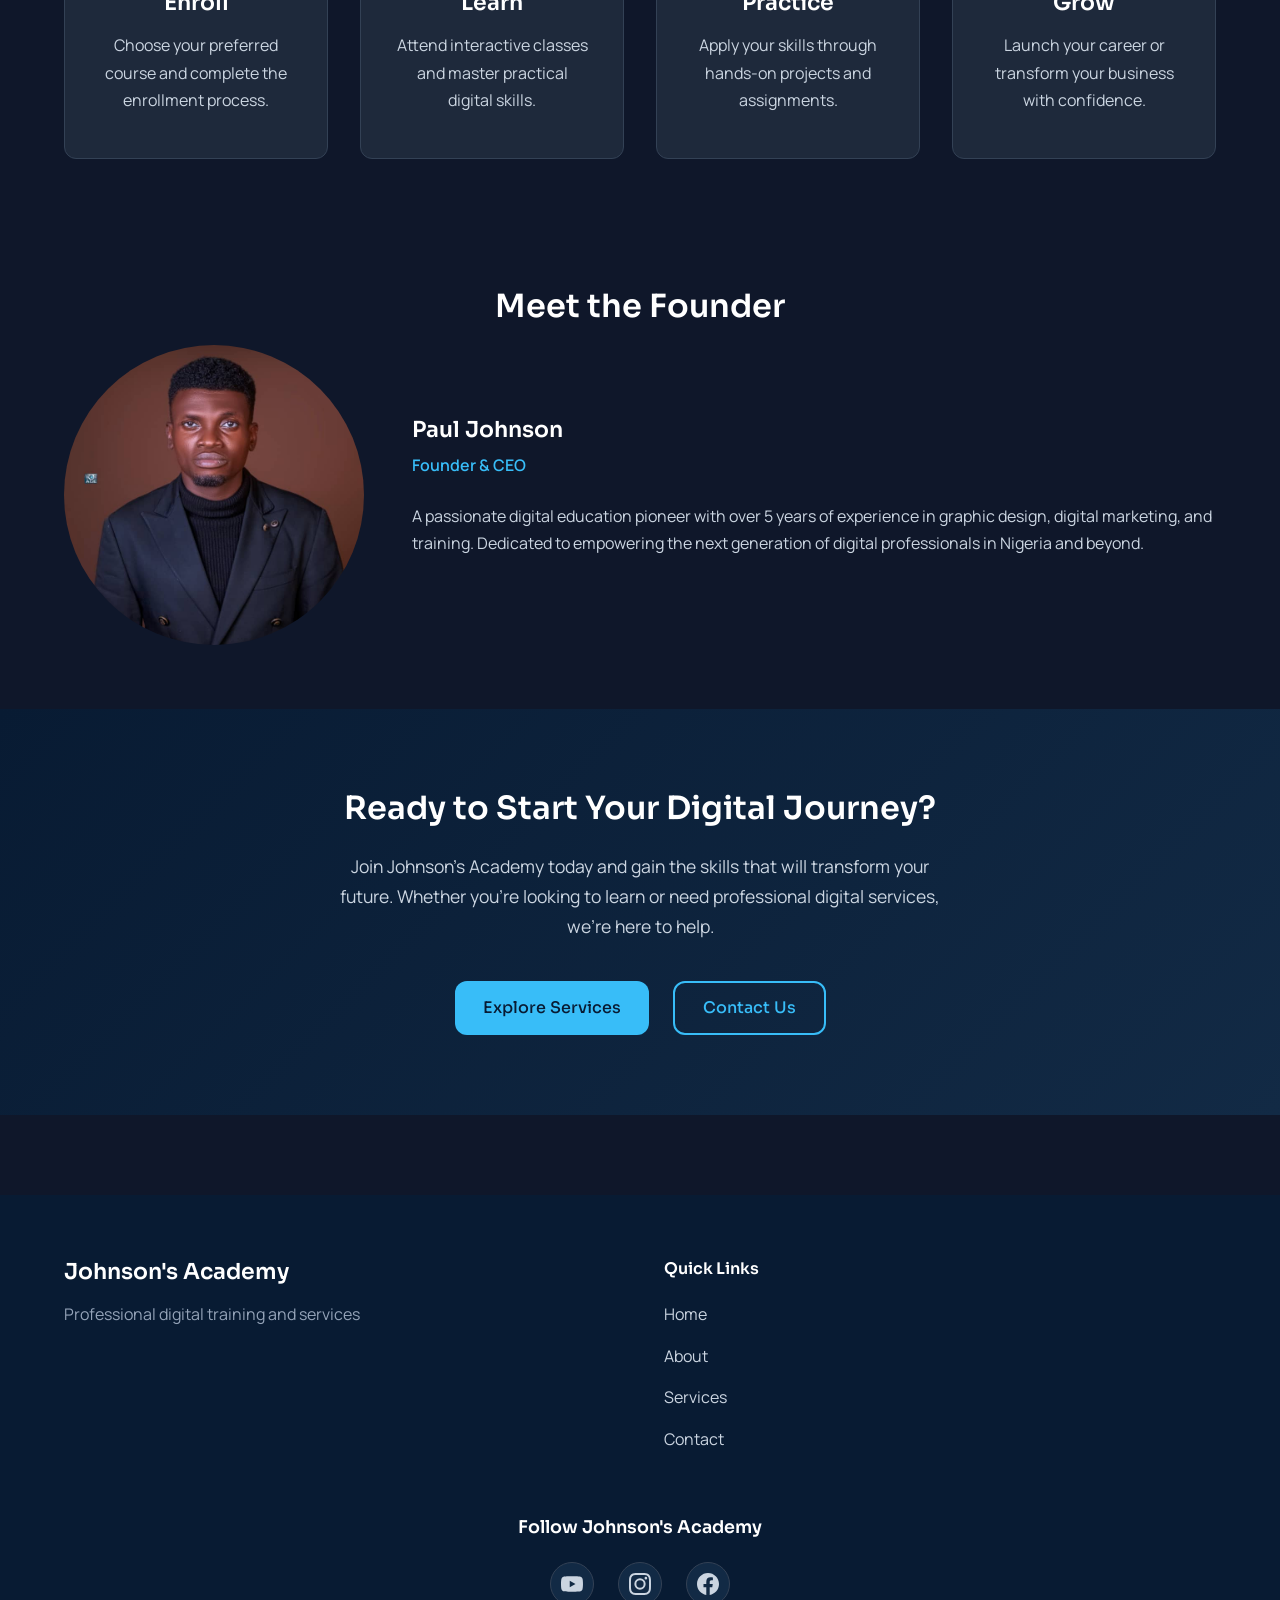
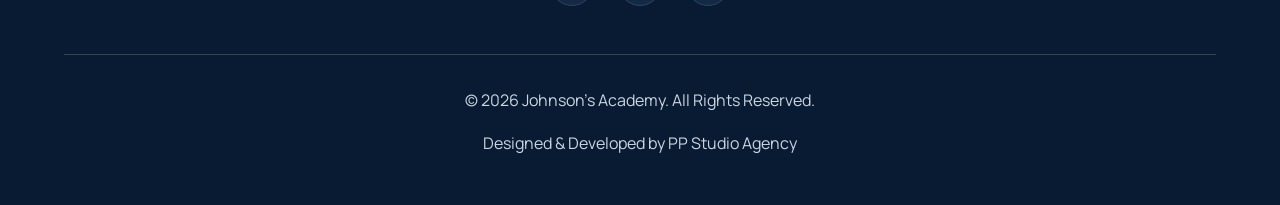
==== commit 32936dd1: "update about.html" ====
--- a/about.html
+++ b/about.html
@@ -1,451 +1,452 @@
-<!doctype html>
-<html lang="en">
-    <head>
-        <meta charset="UTF-8" />
-        <meta name="viewport" content="width=device-width, initial-scale=1.0" />
-        <title>
-            About Johnson's Academy | Empowering Digital Professionals
-        </title>
-        <meta
-            name="description"
-            content="Learn about Johnson's Academy, a premier digital training institution in Nigeria. We provide practical digital skills training and professional digital services to empower individuals and businesses."
-        />
-        <link rel="canonical" href="https://www.johnsonsacademy.com.ng/about.html" />
-        <link rel="preconnect" href="https://fonts.googleapis.com" />
-        <link rel="preconnect" href="https://fonts.gstatic.com" crossorigin />
-        <link
-            href="https://fonts.googleapis.com/css2?family=Sora:wght@600;700&family=Manrope:wght@400;500;600&display=swap"
-            rel="stylesheet"
-        />
-        <link rel="icon" type="image/png" href="favicon/favicon.png" />
-        <link rel="apple-touch-icon" href="favicon/favicon.png" />
-        <link rel="stylesheet" href="css/style.css" />
-
-        <!-- Open Graph / Social Sharing -->
-        <meta property="og:title" content="About Johnson's Academy | Empowering Digital Professionals" />
-        <meta property="og:description" content="Learn about Johnson's Academy, a premier digital training institution in Nigeria. We provide practical digital skills training and professional digital services." />
-        <meta property="og:image" content="https://www.johnsonsacademy.com.ng/images/about/training%20center.png" />
-        <meta property="og:url" content="https://www.johnsonsacademy.com.ng/about.html" />
-        <meta property="og:type" content="website" />
-        <meta property="og:site_name" content="Johnson's Academy" />
-
-        <!-- Twitter Card -->
-        <meta name="twitter:card" content="summary_large_image" />
-        <meta name="twitter:title" content="About Johnson's Academy | Empowering Digital Professionals" />
-        <meta name="twitter:description" content="Learn about Johnson's Academy, a premier digital training institution in Nigeria providing practical skills training and professional digital services." />
-        <meta name="twitter:image" content="https://www.johnsonsacademy.com.ng/images/about/training%20center.png" />
-
-        <!-- JSON-LD Structured Data -->
-        <script type="application/ld+json">
-        {
-            "@context": "https://schema.org",
-            "@type": "EducationalOrganization",
-            "name": "Johnson's Academy",
-            "url": "https://www.johnsonsacademy.com.ng",
-            "logo": "https://www.johnsonsacademy.com.ng/favicon/favicon.png",
-            "description": "Professional digital skills training academy based in Nigeria. Offering courses in Graphic Design, Video Editing, Digital Marketing, Social Media Management, and Advertising skills.",
-            "sameAs": [
-                "https://www.youtube.com/channel/UC1k7MK6wieL0x0RPp7bFbtQ",
-                "https://www.instagram.com/pauljohnsons_academy",
-                "https://www.facebook.com/share/1EbCTu1n5e/?mibextid=wwXIfr"
-            ]
-        }
-        </script>
-        <script type="application/ld+json">
-        {
-            "@context": "https://schema.org",
-            "@type": "BreadcrumbList",
-            "itemListElement": [
-                {
-                    "@type": "ListItem",
-                    "position": 1,
-                    "name": "Home",
-                    "item": "https://www.johnsonsacademy.com.ng/"
-                },
-                {
-                    "@type": "ListItem",
-                    "position": 2,
-                    "name": "About",
-                    "item": "https://www.johnsonsacademy.com.ng/about.html"
-                }
-            ]
-        }
-        </script>
-        <script type="application/ld+json">
-        {
-            "@context": "https://schema.org",
-            "@type": "WebSite",
-            "name": "Johnson's Academy",
-            "url": "https://www.johnsonsacademy.com.ng"
-        }
-        </script>
-
-
-    </head>
-    <body>
-        <header class="navbar">
-            <div class="container">
-                <div class="logo">
-                    <img src="images/profile/profile.png" alt="Johnson's Academy" class="logo-img" width="45" height="45" />
-                    <span>Johnson's Academy</span>
-                </div>
-                <nav class="nav-menu">
-                    <ul>
-                        <li>
-                            <a href="index.html" aria-label="Home page">Home</a>
-                        </li>
-                        <li>
-                            <a
-                                href="about.html"
-                                class="active"
-                                aria-label="About us"
-                                >About</a
-                            >
-                        </li>
-                        <li>
-                            <a href="services.html" aria-label="Our services"
-                                >Services</a
-                            >
-                        </li>
-                        <li>
-                            <a href="contact.html" aria-label="Contact us"
-                                >Contact</a
-                            >
-                        </li>
-                    </ul>
-                </nav>
-                <a
-                    href="contact.html"
-                    class="btn btn-primary"
-                    aria-label="Get started with our services"
-                    >Get Started</a
-                >
-                <div class="mobile-menu-toggle" aria-label="Toggle mobile menu">
-                    <span></span>
-                    <span></span>
-                    <span></span>
-                </div>
-            </div>
-        </header>
-
-        <main>
-            <section class="about-hero">
-                <div class="container">
-                    <div class="hero-content">
-                        <h1>
-                            Empowering the Next Generation of Digital
-                            Professionals
-                        </h1>
-                        <p>
-                            Johnson's Academy is a premier digital training
-                            institution based in Nigeria, dedicated to providing
-                            practical digital skills education and professional
-                            digital services that drive real-world results.
-                        </p>
-                    </div>
-                </div>
-            </section>
-
-            <section class="our-story">
-                <div class="container">
-                    <h2>Our Story</h2>
-                    <div class="story-content">
-                        <p>
-                            Johnson's Academy was founded with a vision to
-                            bridge the digital skills gap in Nigeria and
-                            beyond. We recognized the growing demand for
-                            skilled digital professionals and the need for
-                            practical, career-focused education that
-                            delivers real value.
-                        </p>
-                        <p>
-                            Our commitment extends beyond just
-                            teaching—we're passionate about empowering
-                            individuals to transform their careers and
-                            helping businesses thrive in the digital
-                            landscape. Every student who walks through our
-                            doors represents a future leader in the digital
-                            economy.
-                        </p>
-                        <p>
-                            Through hands-on training and real-world
-                            projects, we ensure our students gain the skills
-                            and confidence needed to succeed in today's
-                            competitive digital market. Our instructors are
-                            industry veterans who bring their expertise
-                            directly into the classroom.
-                        </p>
-                    </div>
-                </div>
-            </section>
-
-            <section class="mission-vision">
-                <div class="container">
-                    <h2>Mission & Vision</h2>
-                    <div class="mv-grid">
-                        <div class="mv-card">
-                            <h3>Our Mission</h3>
-                            <p>
-                                To provide world-class digital skills training
-                                and innovative digital solutions that empower
-                                individuals and businesses to achieve their full
-                                potential in the digital age. We focus on
-                                practical, hands-on learning that delivers
-                                immediate value.
-                            </p>
-                        </div>
-                        <div class="mv-card">
-                            <h3>Our Vision</h3>
-                            <p>
-                                To become Nigeria's most trusted and
-                                sought-after digital education and services
-                                provider, recognized for excellence in training
-                                and innovation in digital solutions. We aspire
-                                to be the catalyst for digital transformation.
-                            </p>
-                        </div>
-                    </div>
-                </div>
-            </section>
-
-            <section class="core-values">
-                <div class="container">
-                    <h2>Our Core Values</h2>
-                    <p class="text-center">
-                        The principles that guide everything we do at Johnson's
-                        Academy
-                    </p>
-                    <div class="values-grid">
-                        <div class="value-card">
-                            <h3>Excellence</h3>
-                            <p>
-                                We strive for excellence in every training
-                                session and service we deliver.
-                            </p>
-                        </div>
-                        <div class="value-card">
-                            <h3>Innovation</h3>
-                            <p>
-                                We embrace creativity and innovation in our
-                                teaching methods and solutions.
-                            </p>
-                        </div>
-                        <div class="value-card">
-                            <h3>Integrity</h3>
-                            <p>
-                                We maintain the highest standards of honesty and
-                                professionalism.
-                            </p>
-                        </div>
-                        <div class="value-card">
-                            <h3>Practical Learning</h3>
-                            <p>
-                                Our courses are hands-on and focused on
-                                real-world application.
-                            </p>
-                        </div>
-                        <div class="value-card">
-                            <h3>Creativity</h3>
-                            <p>
-                                We nurture creative thinking and innovative
-                                problem-solving skills.
-                            </p>
-                        </div>
-                        <div class="value-card">
-                            <h3>Student Success</h3>
-                            <p>
-                                Your success is our ultimate measure of
-                                achievement.
-                            </p>
-                        </div>
-                    </div>
-                </div>
-            </section>
-
-            <section class="why-choose-us">
-                <div class="container">
-                    <h2>Why Choose Johnson's Academy</h2>
-                    <p class="text-center">
-                        What sets us apart from other training institutions
-                    </p>
-                    <div class="reasons-grid">
-                        <div class="reason-card">
-                            <h3>Practical Hands-On Training</h3>
-                            <p>
-                                Learn through real projects and practical
-                                assignments that mirror industry challenges.
-                            </p>
-                        </div>
-                        <div class="reason-card">
-                            <h3>Experienced Instructors</h3>
-                            <p>
-                                Our instructors are industry professionals with
-                                years of practical experience.
-                            </p>
-                        </div>
-                        <div class="reason-card">
-                            <h3>Industry-Relevant Skills</h3>
-                            <p>
-                                All our courses are designed with current
-                                industry trends and demands in mind.
-                            </p>
-                        </div>
-                        <div class="reason-card">
-                            <h3>Career-Focused Learning</h3>
-                            <p>
-                                Our programs are designed to accelerate your
-                                career in the digital space.
-                            </p>
-                        </div>
-                        <div class="reason-card">
-                            <h3>Affordable Programs</h3>
-                            <p>
-                                Quality education at accessible prices for
-                                everyone.
-                            </p>
-                        </div>
-                        <div class="reason-card">
-                            <h3>Professional Digital Services</h3>
-                            <p>
-                                Beyond training, we provide expert digital
-                                solutions for businesses.
-                            </p>
-                        </div>
-                    </div>
-                </div>
-            </section>
-
-            <section class="learning-process">
-                <div class="container">
-                    <h2>Our Learning Process</h2>
-                    <p class="text-center">Simple steps to digital success</p>
-                    <div class="process-grid">
-                        <div class="process-step">
-                            <div class="step-number">1</div>
-                            <h3>Enroll</h3>
-                            <p>
-                                Choose your preferred course and complete the
-                                enrollment process.
-                            </p>
-                        </div>
-                        <div class="process-step">
-                            <div class="step-number">2</div>
-                            <h3>Learn</h3>
-                            <p>
-                                Attend interactive classes and master practical
-                                digital skills.
-                            </p>
-                        </div>
-                        <div class="process-step">
-                            <div class="step-number">3</div>
-                            <h3>Practice</h3>
-                            <p>
-                                Apply your skills through hands-on projects and
-                                assignments.
-                            </p>
-                        </div>
-                        <div class="process-step">
-                            <div class="step-number">4</div>
-                            <h3>Grow</h3>
-                            <p>
-                                Launch your career or transform your business
-                                with confidence.
-                            </p>
-                        </div>
-                    </div>
-                </div>
-            </section>
-
-            <section class="meet-the-team">
-                <div class="container">
-                    <h2>Meet the Founder</h2>
-                    <div class="team-content">
-                        <div class="team-image">
-                            <img
-                                src="images/profile/profile.png"
-                                alt="Founder of Johnson's Academy"
-                            />
-                        </div>
-                        <div class="team-info">
-                            <h3>Paul Johnson</h3>
-                            <p class="text-secondary">Founder & CEO</p>
-                            <p>
-                                A passionate digital education pioneer with over
-                                5 years of experience in graphic design, digital
-                                marketing, and training. Dedicated to empowering
-                                the next generation of digital professionals in
-                                Nigeria and beyond.
-                            </p>
-                        </div>
-                    </div>
-                </div>
-            </section>
-
-            <section class="cta">
-                <div class="container">
-                    <h2>Ready to Start Your Digital Journey?</h2>
-                    <p>
-                        Join Johnson's Academy today and gain the skills that
-                        will transform your future. Whether you're looking to
-                        learn or need professional digital services, we're here
-                        to help.
-                    </p>
-                    <div class="cta-buttons">
-                        <a href="services.html" class="btn btn-primary"
-                            >Explore Services</a
-                        >
-                        <a href="contact.html" class="btn btn-secondary"
-                            >Contact Us</a
-                        >
-                    </div>
-                </div>
-            </section>
-        </main>
-
-        <footer class="footer">
-            <div class="container">
-                <div class="footer-content">
-                    <div class="footer-brand">
-                        <h3>Johnson's Academy</h3>
-                        <p>Professional digital training and services</p>
-                    </div>
-                    <div class="footer-links">
-                        <h4>Quick Links</h4>
-                        <ul>
-                            <li><a href="index.html">Home</a></li>
-                            <li><a href="about.html">About</a></li>
-                            <li><a href="services.html">Services</a></li>
-                            <li><a href="contact.html">Contact</a></li>
-                        </ul>
-                    </div>
-                </div>
-                <div class="footer-social">
-                    <h4>Follow Johnson's Academy</h4>
-                    <div class="social-links">
-                        <a href="https://www.youtube.com/channel/UC1k7MK6wieL0x0RPp7bFbtQ" class="social-link" target="_blank" rel="noopener noreferrer" aria-label="Follow Johnson's Academy on YouTube">
-                            <svg class="social-youtube" viewBox="0 0 24 24" xmlns="http://www.w3.org/2000/svg">
-                                <path d="M23.498 6.186a3.016 3.016 0 0 0-2.122-2.136C19.505 3.545 12 3.545 12 3.545s-7.505 0-9.377.505A3.017 3.017 0 0 0 .502 6.186C0 8.07 0 12 0 12s0 3.93.502 5.814a3.016 3.016 0 0 0 2.122 2.136c1.871.505 9.376.505 9.376.505s7.505 0 9.377-.505a3.015 3.015 0 0 0 2.122-2.136C24 15.93 24 12 24 12s0-3.93-.502-5.814zM9.545 15.568V8.432L15.818 12l-6.273 3.568z"/>
-                            </svg>
-                        </a>
-                        <a href="https://www.instagram.com/pauljohnsons_academy" class="social-link" target="_blank" rel="noopener noreferrer" aria-label="Follow Johnson's Academy on Instagram">
-                            <svg class="social-instagram" viewBox="0 0 24 24" xmlns="http://www.w3.org/2000/svg">
-                                <path d="M12 2.163c3.204 0 3.584.012 4.85.07 3.252.148 4.771 1.691 4.919 4.919.058 1.265.069 1.645.069 4.849 0 3.205-.012 3.584-.069 4.849-.149 3.225-1.664 4.771-4.919 4.919-1.266.058-1.644.07-4.85.07-3.204 0-3.584-.012-4.849-.07-3.26-.149-4.771-1.699-4.919-4.92-.058-1.265-.07-1.644-.07-4.849 0-3.204.013-3.583.07-4.849.149-3.227 1.664-4.771 4.919-4.919 1.266-.057 1.645-.069 4.849-.069zM12 0C8.741 0 8.333.014 7.053.072 2.695.272.273 2.69.073 7.052.014 8.333 0 8.741 0 12c0 3.259.014 3.668.072 4.948.2 4.358 2.618 6.78 6.98 6.98C8.333 23.986 8.741 24 12 24c3.259 0 3.668-.014 4.948-.072 4.354-.2 6.782-2.618 6.979-6.98.059-1.28.073-1.689.073-4.948 0-3.259-.014-3.667-.072-4.947-.196-4.354-2.617-6.78-6.979-6.98C15.668.014 15.259 0 12 0zm0 5.838a6.162 6.162 0 1 0 0 12.324 6.162 6.162 0 0 0 0-12.324zM12 16a4 4 0 1 1 0-8 4 4 0 0 1 0 8zm6.406-11.845a1.44 1.44 0 1 0 0 2.881 1.44 1.44 0 0 0 0-2.881z"/>
-                            </svg>
-                        </a>
-                        <a href="https://www.facebook.com/share/1EbCTu1n5e/?mibextid=wwXIfr" class="social-link" target="_blank" rel="noopener noreferrer" aria-label="Follow Johnson's Academy on Facebook">
-                            <svg class="social-facebook" viewBox="0 0 24 24" xmlns="http://www.w3.org/2000/svg">
-                                <path d="M24 12.073c0-6.627-5.373-12-12-12s-12 5.373-12 12c0 5.99 4.388 10.954 10.125 11.854v-8.385H7.078v-3.47h3.047V9.43c0-3.007 1.792-4.669 4.533-4.669 1.312 0 2.686.235 2.686.235v2.953H15.83c-1.491 0-1.956.925-1.956 1.874v2.25h3.328l-.532 3.47h-2.796v8.385C19.612 23.027 24 18.062 24 12.073z"/>
-                            </svg>
-                        </a>
-                    </div>
-                </div>
-                <div class="footer-bottom">
-                    <p>&copy; 2026 Johnson's Academy. All Rights Reserved.</p>
-                    <p>Designed & Developed by PP Studio Agency</p>
-                </div>
-            </div>
-        </footer>
-
-        <script src="js/script.js" defer></script>
-    </body>
-</html>
+<!doctype html>
+<html lang="en">
+    <head>
+        <meta charset="UTF-8" />
+        <meta name="viewport" content="width=device-width, initial-scale=1.0" />
+        <title>
+            About Johnson's Academy | Empowering Digital Professionals
+        </title>
+        <meta
+            name="description"
+            content="Learn about Johnson's Academy, a premier digital training institution in Nigeria. We provide practical digital skills training and professional digital services to empower individuals and businesses."
+        />
+        <link rel="canonical" href="https://www.johnsonsacademy.com.ng/about.html" />
+        <link rel="preconnect" href="https://fonts.googleapis.com" />
+        <link rel="preconnect" href="https://fonts.gstatic.com" crossorigin />
+        <link
+            href="https://fonts.googleapis.com/css2?family=Sora:wght@600;700&family=Manrope:wght@400;500;600&display=swap"
+            rel="stylesheet"
+        />
+        <link rel="icon" type="image/png" href="favicon/favicon.png" />
+        <link rel="apple-touch-icon" href="favicon/favicon.png" />
+        <link rel="stylesheet" href="css/style.css" />
+
+        <!-- Open Graph / Social Sharing -->
+        <meta property="og:title" content="About Johnson's Academy | Empowering Digital Professionals" />
+        <meta property="og:description" content="Learn about Johnson's Academy, a premier digital training institution in Nigeria. We provide practical digital skills training and professional digital services." />
+        <meta property="og:image" content="https://www.johnsonsacademy.com.ng/images/about/training%20center.png" />
+        <meta property="og:url" content="https://www.johnsonsacademy.com.ng/about.html" />
+        <meta property="og:type" content="website" />
+        <meta property="og:site_name" content="Johnson's Academy" />
+
+        <!-- Twitter Card -->
+        <meta name="twitter:card" content="summary_large_image" />
+        <meta name="twitter:title" content="About Johnson's Academy | Empowering Digital Professionals" />
+        <meta name="twitter:description" content="Learn about Johnson's Academy, a premier digital training institution in Nigeria providing practical skills training and professional digital services." />
+        <meta name="twitter:image" content="https://www.johnsonsacademy.com.ng/images/about/training%20center.png" />
+
+        <!-- JSON-LD Structured Data -->
+        <script type="application/ld+json">
+        {
+            "@context": "https://schema.org",
+            "@type": "EducationalOrganization",
+            "name": "Johnson's Academy",
+            "url": "https://www.johnsonsacademy.com.ng",
+            "logo": "https://www.johnsonsacademy.com.ng/favicon/favicon.png",
+            "description": "Professional digital skills training academy based in Nigeria. Offering courses in Graphic Design, Video Editing, Digital Marketing, Social Media Management, and Advertising skills.",
+            "sameAs": [
+                "https://www.youtube.com/channel/UC1k7MK6wieL0x0RPp7bFbtQ",
+                "https://www.instagram.com/pauljohnsons_academy",
+                "https://www.facebook.com/share/1EbCTu1n5e/?mibextid=wwXIfr"
+            ]
+        }
+        </script>
+        <script type="application/ld+json">
+        {
+            "@context": "https://schema.org",
+            "@type": "BreadcrumbList",
+            "itemListElement": [
+                {
+                    "@type": "ListItem",
+                    "position": 1,
+                    "name": "Home",
+                    "item": "https://www.johnsonsacademy.com.ng/"
+                },
+                {
+                    "@type": "ListItem",
+                    "position": 2,
+                    "name": "About",
+                    "item": "https://www.johnsonsacademy.com.ng/about.html"
+                }
+            ]
+        }
+        </script>
+        <script type="application/ld+json">
+        {
+            "@context": "https://schema.org",
+            "@type": "WebSite",
+            "name": "Johnson's Academy",
+            "url": "https://www.johnsonsacademy.com.ng"
+        }
+        </script>
+
+
+    </head>
+    <body>
+        <header class="navbar">
+            <div class="container">
+                <div class="logo">
+                    <img src="images/profile/profile.png" alt="Johnson's Academy" class="logo-img" width="45" height="45" />
+                    <span>Johnson's Academy</span>
+                </div>
+                <nav class="nav-menu">
+                    <ul>
+                        <li>
+                            <a href="index.html" aria-label="Home page">Home</a>
+                        </li>
+                        <li>
+                            <a
+                                href="about.html"
+                                class="active"
+                                aria-label="About us"
+                                >About</a
+                            >
+                        </li>
+                        <li>
+                            <a href="services.html" aria-label="Our services"
+                                >Services</a
+                            >
+                        </li>
+                        <li>
+                            <a href="contact.html" aria-label="Contact us"
+                                >Contact</a
+                            >
+                        </li>
+                    </ul>
+                    <a href="contact.html" class="btn btn-primary mobile-drawer-cta">Get Started</a>
+                </nav>
+                <a
+                    href="contact.html"
+                    class="btn btn-primary header-cta"
+                    aria-label="Get started with our services"
+                    >Get Started</a
+                >
+                <div class="mobile-menu-toggle" aria-label="Toggle mobile menu">
+                    <span></span>
+                    <span></span>
+                    <span></span>
+                </div>
+            </div>
+        </header>
+
+        <main>
+            <section class="about-hero">
+                <div class="container">
+                    <div class="hero-content">
+                        <h1>
+                            Empowering the Next Generation of Digital
+                            Professionals
+                        </h1>
+                        <p>
+                            Johnson's Academy is a premier digital training
+                            institution based in Nigeria, dedicated to providing
+                            practical digital skills education and professional
+                            digital services that drive real-world results.
+                        </p>
+                    </div>
+                </div>
+            </section>
+
+            <section class="our-story">
+                <div class="container">
+                    <h2>Our Story</h2>
+                    <div class="story-content">
+                        <p>
+                            Johnson's Academy was founded with a vision to
+                            bridge the digital skills gap in Nigeria and
+                            beyond. We recognized the growing demand for
+                            skilled digital professionals and the need for
+                            practical, career-focused education that
+                            delivers real value.
+                        </p>
+                        <p>
+                            Our commitment extends beyond just
+                            teaching—we're passionate about empowering
+                            individuals to transform their careers and
+                            helping businesses thrive in the digital
+                            landscape. Every student who walks through our
+                            doors represents a future leader in the digital
+                            economy.
+                        </p>
+                        <p>
+                            Through hands-on training and real-world
+                            projects, we ensure our students gain the skills
+                            and confidence needed to succeed in today's
+                            competitive digital market. Our instructors are
+                            industry veterans who bring their expertise
+                            directly into the classroom.
+                        </p>
+                    </div>
+                </div>
+            </section>
+
+            <section class="mission-vision">
+                <div class="container">
+                    <h2>Mission & Vision</h2>
+                    <div class="mv-grid">
+                        <div class="mv-card">
+                            <h3>Our Mission</h3>
+                            <p>
+                                To provide world-class digital skills training
+                                and innovative digital solutions that empower
+                                individuals and businesses to achieve their full
+                                potential in the digital age. We focus on
+                                practical, hands-on learning that delivers
+                                immediate value.
+                            </p>
+                        </div>
+                        <div class="mv-card">
+                            <h3>Our Vision</h3>
+                            <p>
+                                To become Nigeria's most trusted and
+                                sought-after digital education and services
+                                provider, recognized for excellence in training
+                                and innovation in digital solutions. We aspire
+                                to be the catalyst for digital transformation.
+                            </p>
+                        </div>
+                    </div>
+                </div>
+            </section>
+
+            <section class="core-values">
+                <div class="container">
+                    <h2>Our Core Values</h2>
+                    <p class="text-center">
+                        The principles that guide everything we do at Johnson's
+                        Academy
+                    </p>
+                    <div class="values-grid">
+                        <div class="value-card">
+                            <h3>Excellence</h3>
+                            <p>
+                                We strive for excellence in every training
+                                session and service we deliver.
+                            </p>
+                        </div>
+                        <div class="value-card">
+                            <h3>Innovation</h3>
+                            <p>
+                                We embrace creativity and innovation in our
+                                teaching methods and solutions.
+                            </p>
+                        </div>
+                        <div class="value-card">
+                            <h3>Integrity</h3>
+                            <p>
+                                We maintain the highest standards of honesty and
+                                professionalism.
+                            </p>
+                        </div>
+                        <div class="value-card">
+                            <h3>Practical Learning</h3>
+                            <p>
+                                Our courses are hands-on and focused on
+                                real-world application.
+                            </p>
+                        </div>
+                        <div class="value-card">
+                            <h3>Creativity</h3>
+                            <p>
+                                We nurture creative thinking and innovative
+                                problem-solving skills.
+                            </p>
+                        </div>
+                        <div class="value-card">
+                            <h3>Student Success</h3>
+                            <p>
+                                Your success is our ultimate measure of
+                                achievement.
+                            </p>
+                        </div>
+                    </div>
+                </div>
+            </section>
+
+            <section class="why-choose-us">
+                <div class="container">
+                    <h2>Why Choose Johnson's Academy</h2>
+                    <p class="text-center">
+                        What sets us apart from other training institutions
+                    </p>
+                    <div class="reasons-grid">
+                        <div class="reason-card">
+                            <h3>Practical Hands-On Training</h3>
+                            <p>
+                                Learn through real projects and practical
+                                assignments that mirror industry challenges.
+                            </p>
+                        </div>
+                        <div class="reason-card">
+                            <h3>Experienced Instructors</h3>
+                            <p>
+                                Our instructors are industry professionals with
+                                years of practical experience.
+                            </p>
+                        </div>
+                        <div class="reason-card">
+                            <h3>Industry-Relevant Skills</h3>
+                            <p>
+                                All our courses are designed with current
+                                industry trends and demands in mind.
+                            </p>
+                        </div>
+                        <div class="reason-card">
+                            <h3>Career-Focused Learning</h3>
+                            <p>
+                                Our programs are designed to accelerate your
+                                career in the digital space.
+                            </p>
+                        </div>
+                        <div class="reason-card">
+                            <h3>Affordable Programs</h3>
+                            <p>
+                                Quality education at accessible prices for
+                                everyone.
+                            </p>
+                        </div>
+                        <div class="reason-card">
+                            <h3>Professional Digital Services</h3>
+                            <p>
+                                Beyond training, we provide expert digital
+                                solutions for businesses.
+                            </p>
+                        </div>
+                    </div>
+                </div>
+            </section>
+
+            <section class="learning-process">
+                <div class="container">
+                    <h2>Our Learning Process</h2>
+                    <p class="text-center">Simple steps to digital success</p>
+                    <div class="process-grid">
+                        <div class="process-step">
+                            <div class="step-number">1</div>
+                            <h3>Enroll</h3>
+                            <p>
+                                Choose your preferred course and complete the
+                                enrollment process.
+                            </p>
+                        </div>
+                        <div class="process-step">
+                            <div class="step-number">2</div>
+                            <h3>Learn</h3>
+                            <p>
+                                Attend interactive classes and master practical
+                                digital skills.
+                            </p>
+                        </div>
+                        <div class="process-step">
+                            <div class="step-number">3</div>
+                            <h3>Practice</h3>
+                            <p>
+                                Apply your skills through hands-on projects and
+                                assignments.
+                            </p>
+                        </div>
+                        <div class="process-step">
+                            <div class="step-number">4</div>
+                            <h3>Grow</h3>
+                            <p>
+                                Launch your career or transform your business
+                                with confidence.
+                            </p>
+                        </div>
+                    </div>
+                </div>
+            </section>
+
+            <section class="meet-the-team">
+                <div class="container">
+                    <h2>Meet the Founder</h2>
+                    <div class="team-content">
+                        <div class="team-image">
+                            <img
+                                src="images/profile/profile.png"
+                                alt="Founder of Johnson's Academy"
+                            />
+                        </div>
+                        <div class="team-info">
+                            <h3>Paul Johnson</h3>
+                            <p class="text-secondary">Founder & CEO</p>
+                            <p>
+                                A passionate digital education pioneer with over
+                                5 years of experience in graphic design, digital
+                                marketing, and training. Dedicated to empowering
+                                the next generation of digital professionals in
+                                Nigeria and beyond.
+                            </p>
+                        </div>
+                    </div>
+                </div>
+            </section>
+
+            <section class="cta">
+                <div class="container">
+                    <h2>Ready to Start Your Digital Journey?</h2>
+                    <p>
+                        Join Johnson's Academy today and gain the skills that
+                        will transform your future. Whether you're looking to
+                        learn or need professional digital services, we're here
+                        to help.
+                    </p>
+                    <div class="cta-buttons">
+                        <a href="services.html" class="btn btn-primary"
+                            >Explore Services</a
+                        >
+                        <a href="contact.html" class="btn btn-secondary"
+                            >Contact Us</a
+                        >
+                    </div>
+                </div>
+            </section>
+        </main>
+
+        <footer class="footer">
+            <div class="container">
+                <div class="footer-content">
+                    <div class="footer-brand">
+                        <h3>Johnson's Academy</h3>
+                        <p>Professional digital training and services</p>
+                    </div>
+                    <div class="footer-links">
+                        <h4>Quick Links</h4>
+                        <ul>
+                            <li><a href="index.html">Home</a></li>
+                            <li><a href="about.html">About</a></li>
+                            <li><a href="services.html">Services</a></li>
+                            <li><a href="contact.html">Contact</a></li>
+                        </ul>
+                    </div>
+                </div>
+                <div class="footer-social">
+                    <h4>Follow Johnson's Academy</h4>
+                    <div class="social-links">
+                        <a href="https://www.youtube.com/channel/UC1k7MK6wieL0x0RPp7bFbtQ" class="social-link" target="_blank" rel="noopener noreferrer" aria-label="Follow Johnson's Academy on YouTube">
+                            <svg class="social-youtube" viewBox="0 0 24 24" xmlns="http://www.w3.org/2000/svg">
+                                <path d="M23.498 6.186a3.016 3.016 0 0 0-2.122-2.136C19.505 3.545 12 3.545 12 3.545s-7.505 0-9.377.505A3.017 3.017 0 0 0 .502 6.186C0 8.07 0 12 0 12s0 3.93.502 5.814a3.016 3.016 0 0 0 2.122 2.136c1.871.505 9.376.505 9.376.505s7.505 0 9.377-.505a3.015 3.015 0 0 0 2.122-2.136C24 15.93 24 12 24 12s0-3.93-.502-5.814zM9.545 15.568V8.432L15.818 12l-6.273 3.568z"/>
+                            </svg>
+                        </a>
+                        <a href="https://www.instagram.com/pauljohnsons_academy" class="social-link" target="_blank" rel="noopener noreferrer" aria-label="Follow Johnson's Academy on Instagram">
+                            <svg class="social-instagram" viewBox="0 0 24 24" xmlns="http://www.w3.org/2000/svg">
+                                <path d="M12 2.163c3.204 0 3.584.012 4.85.07 3.252.148 4.771 1.691 4.919 4.919.058 1.265.069 1.645.069 4.849 0 3.205-.012 3.584-.069 4.849-.149 3.225-1.664 4.771-4.919 4.919-1.266.058-1.644.07-4.85.07-3.204 0-3.584-.012-4.849-.07-3.26-.149-4.771-1.699-4.919-4.92-.058-1.265-.07-1.644-.07-4.849 0-3.204.013-3.583.07-4.849.149-3.227 1.664-4.771 4.919-4.919 1.266-.057 1.645-.069 4.849-.069zM12 0C8.741 0 8.333.014 7.053.072 2.695.272.273 2.69.073 7.052.014 8.333 0 8.741 0 12c0 3.259.014 3.668.072 4.948.2 4.358 2.618 6.78 6.98 6.98C8.333 23.986 8.741 24 12 24c3.259 0 3.668-.014 4.948-.072 4.354-.2 6.782-2.618 6.979-6.98.059-1.28.073-1.689.073-4.948 0-3.259-.014-3.667-.072-4.947-.196-4.354-2.617-6.78-6.979-6.98C15.668.014 15.259 0 12 0zm0 5.838a6.162 6.162 0 1 0 0 12.324 6.162 6.162 0 0 0 0-12.324zM12 16a4 4 0 1 1 0-8 4 4 0 0 1 0 8zm6.406-11.845a1.44 1.44 0 1 0 0 2.881 1.44 1.44 0 0 0 0-2.881z"/>
+                            </svg>
+                        </a>
+                        <a href="https://www.facebook.com/share/1EbCTu1n5e/?mibextid=wwXIfr" class="social-link" target="_blank" rel="noopener noreferrer" aria-label="Follow Johnson's Academy on Facebook">
+                            <svg class="social-facebook" viewBox="0 0 24 24" xmlns="http://www.w3.org/2000/svg">
+                                <path d="M24 12.073c0-6.627-5.373-12-12-12s-12 5.373-12 12c0 5.99 4.388 10.954 10.125 11.854v-8.385H7.078v-3.47h3.047V9.43c0-3.007 1.792-4.669 4.533-4.669 1.312 0 2.686.235 2.686.235v2.953H15.83c-1.491 0-1.956.925-1.956 1.874v2.25h3.328l-.532 3.47h-2.796v8.385C19.612 23.027 24 18.062 24 12.073z"/>
+                            </svg>
+                        </a>
+                    </div>
+                </div>
+                <div class="footer-bottom">
+                    <p>&copy; 2026 Johnson's Academy. All Rights Reserved.</p>
+                    <p>Designed & Developed by PP Studio Agency</p>
+                </div>
+            </div>
+        </footer>
+
+        <script src="js/script.js" defer></script>
+    </body>
+</html>
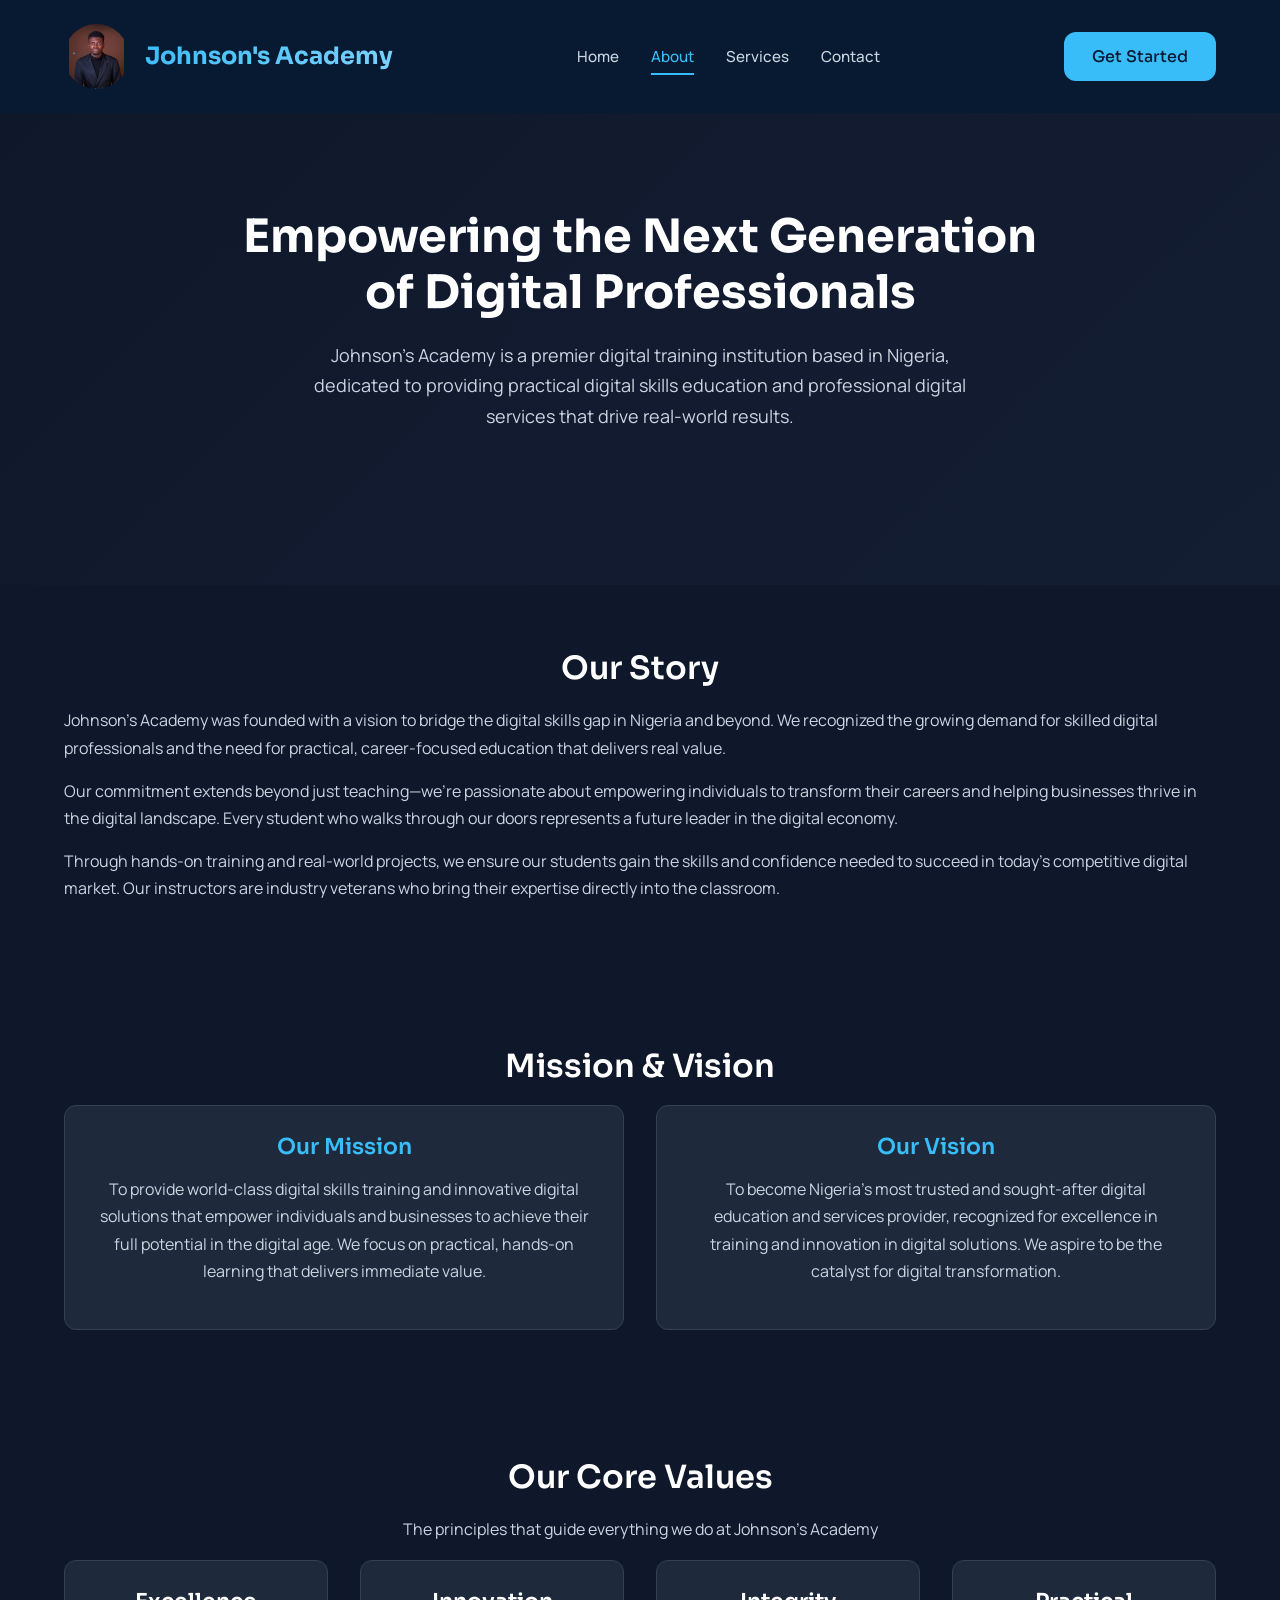
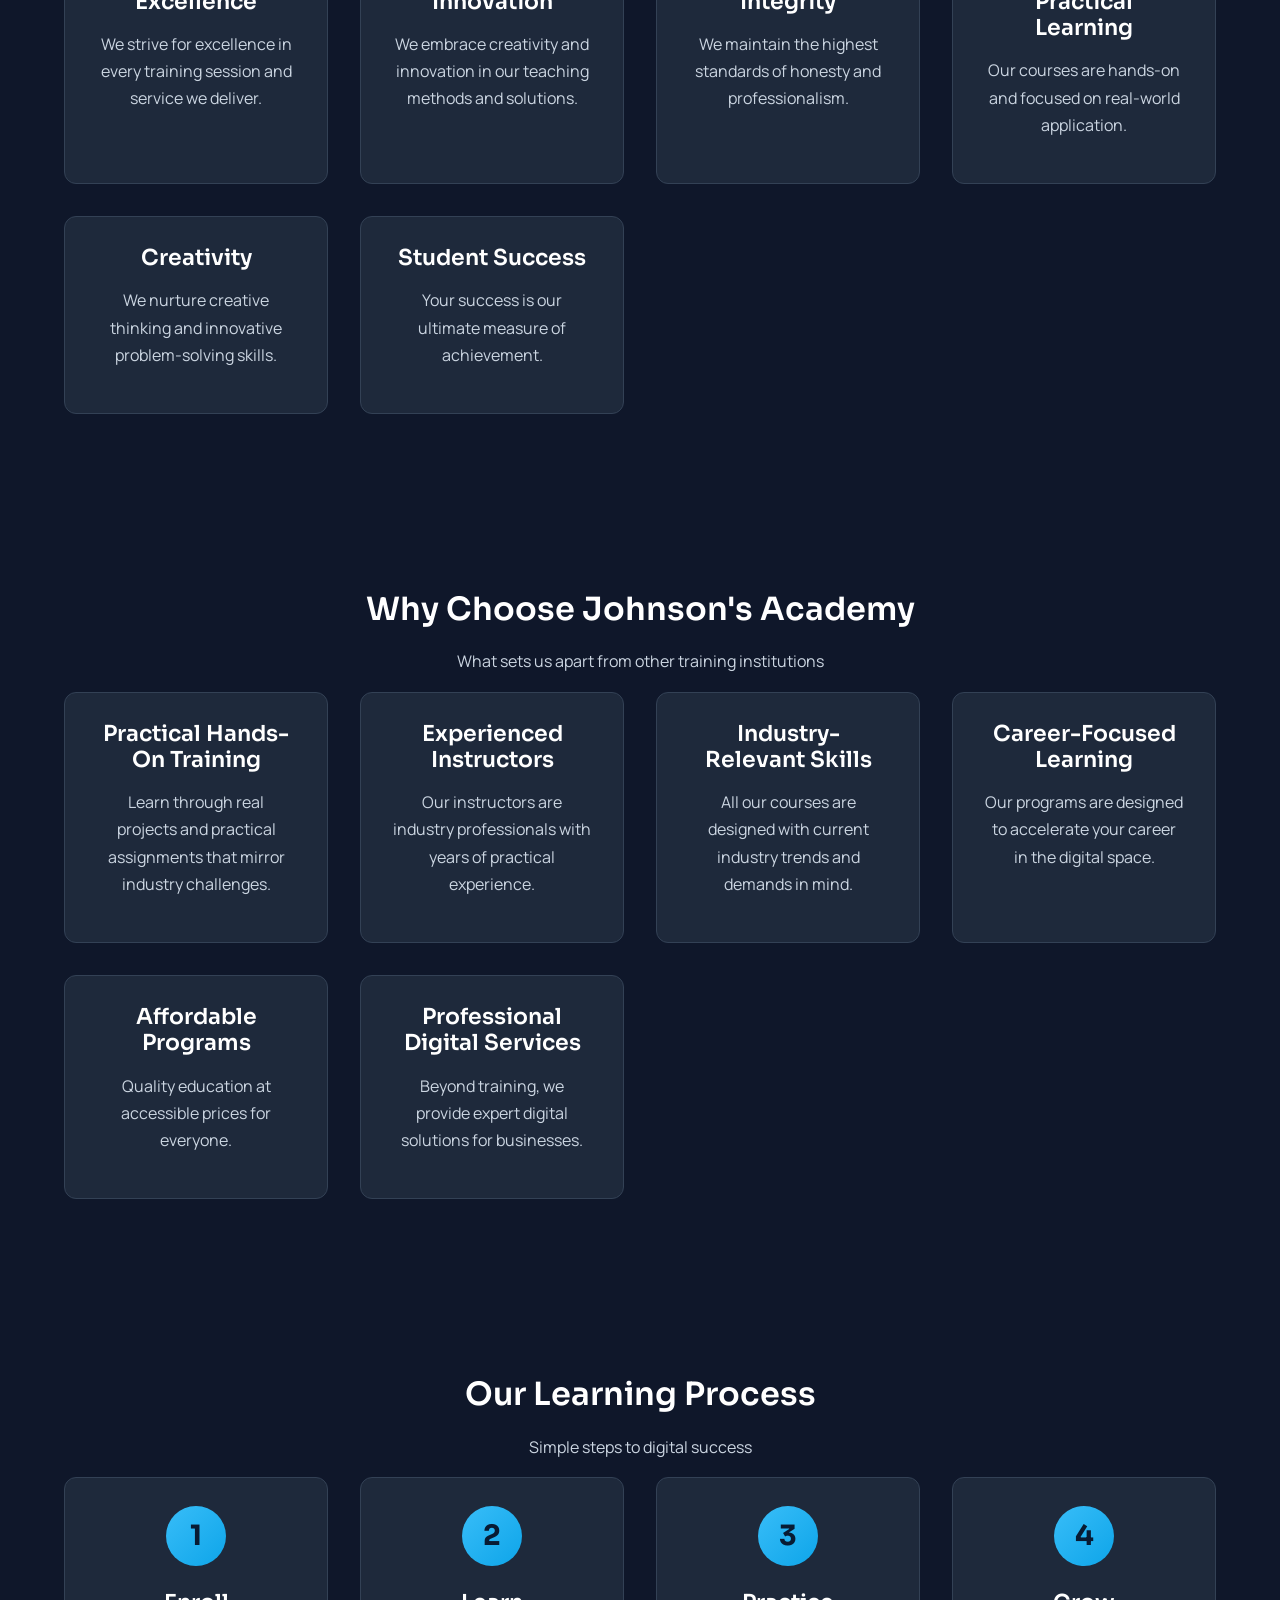
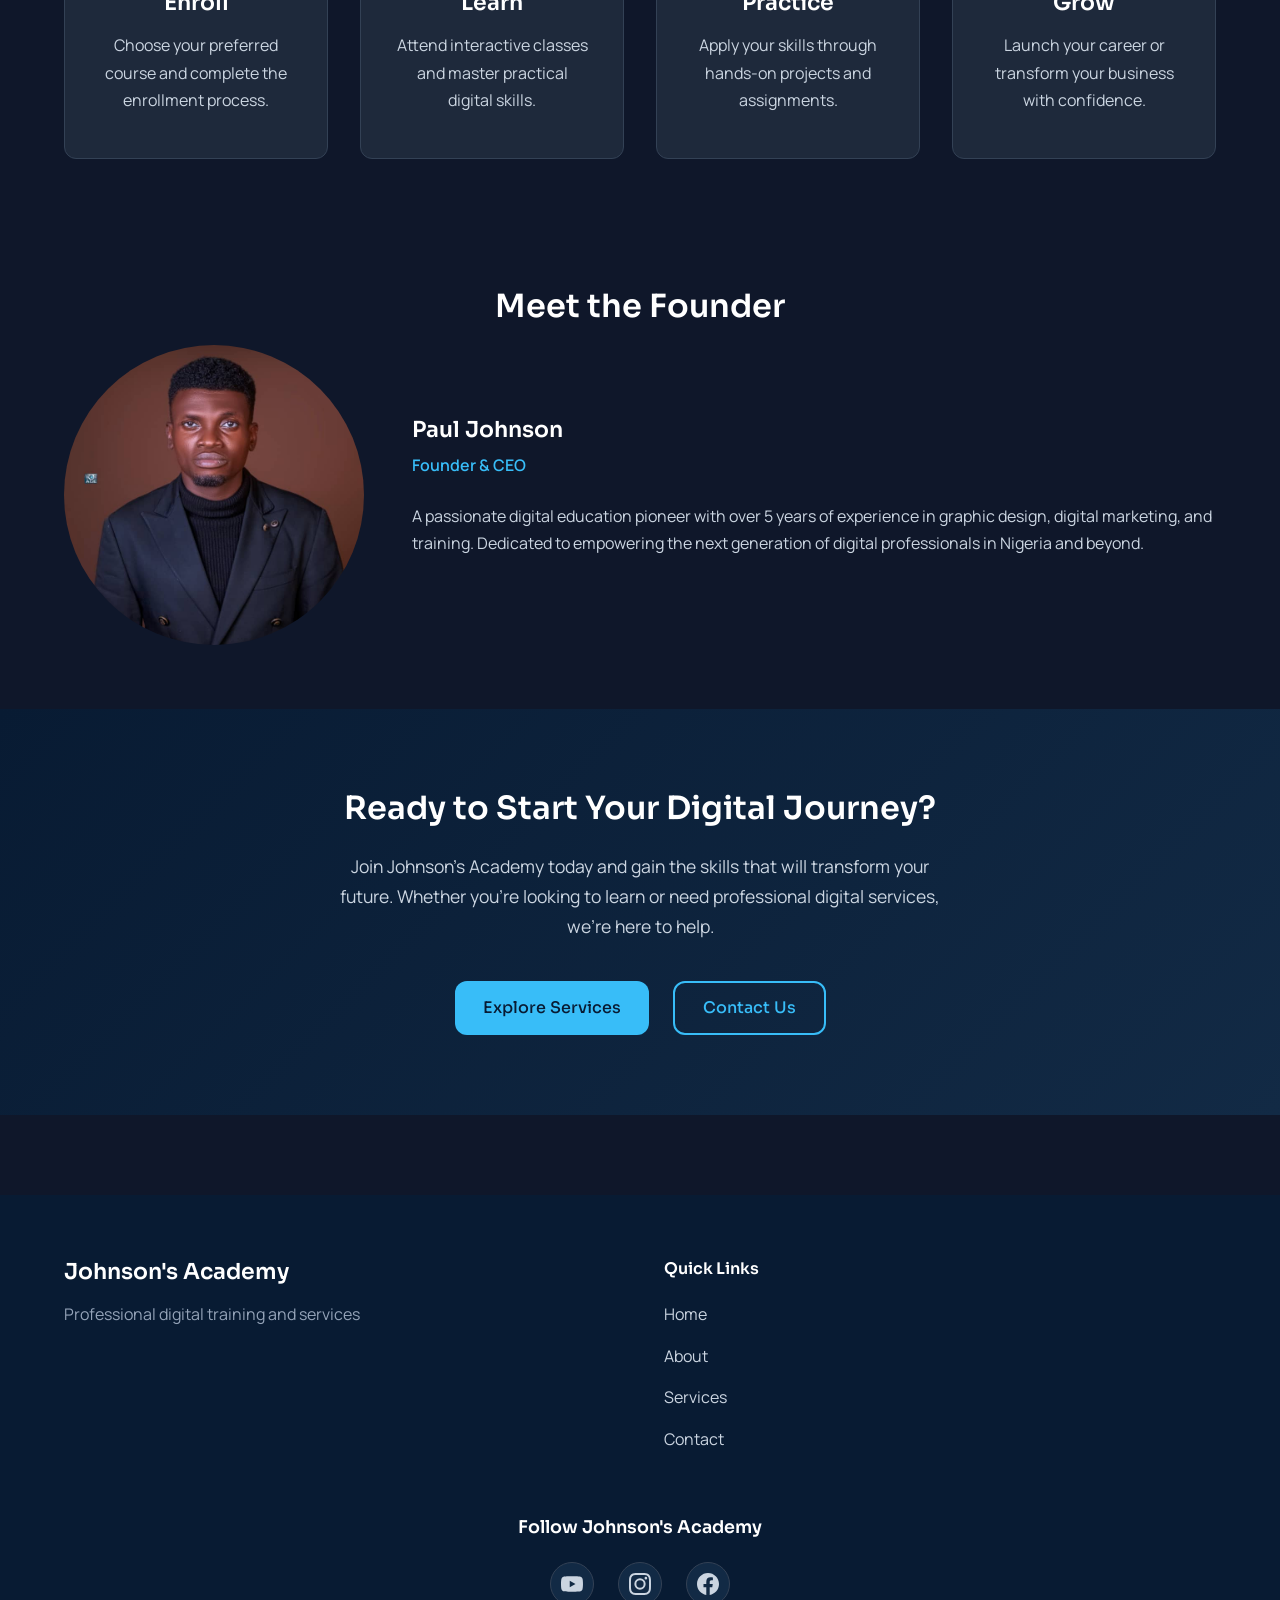
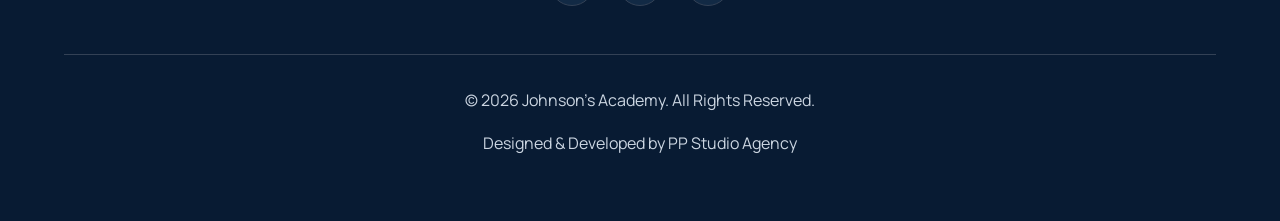
==== commit ca823baa: "fix: resolve CI build errors, rename files with spaces, clean configs - Rename images/gallery/traini" ====
--- a/about.html
+++ b/about.html
@@ -24,7 +24,7 @@
         <!-- Open Graph / Social Sharing -->
         <meta property="og:title" content="About Johnson's Academy | Empowering Digital Professionals" />
         <meta property="og:description" content="Learn about Johnson's Academy, a premier digital training institution in Nigeria. We provide practical digital skills training and professional digital services." />
-        <meta property="og:image" content="https://www.johnsonsacademy.com.ng/images/about/training%20center.png" />
+        <meta property="og:image" content="https://www.johnsonsacademy.com.ng/images/about/about.png" />
         <meta property="og:url" content="https://www.johnsonsacademy.com.ng/about.html" />
         <meta property="og:type" content="website" />
         <meta property="og:site_name" content="Johnson's Academy" />
@@ -33,7 +33,7 @@
         <meta name="twitter:card" content="summary_large_image" />
         <meta name="twitter:title" content="About Johnson's Academy | Empowering Digital Professionals" />
         <meta name="twitter:description" content="Learn about Johnson's Academy, a premier digital training institution in Nigeria providing practical skills training and professional digital services." />
-        <meta name="twitter:image" content="https://www.johnsonsacademy.com.ng/images/about/training%20center.png" />
+        <meta name="twitter:image" content="https://www.johnsonsacademy.com.ng/images/about/about.png" />
 
         <!-- JSON-LD Structured Data -->
         <script type="application/ld+json">
--- a/css/style.css
+++ b/css/style.css
@@ -286,6 +286,7 @@
     justify-content: space-between;
     padding-top: var(--space-3);
     padding-bottom: var(--space-3);
+    min-height: 70px;
 }
 
 .logo {
@@ -701,6 +702,13 @@
     gap: var(--space-4);
 }
 
+@media (max-width: 768px) {
+    .mv-grid {
+        grid-template-columns: 1fr;
+        gap: var(--space-3);
+    }
+}
+
 .process-grid {
     display: grid;
     grid-template-columns: repeat(auto-fit, minmax(200px, 1fr));
@@ -749,6 +757,24 @@
 
 .mv-card h3 {
     color: var(--secondary);
+}
+
+@media (max-width: 768px) {
+    .mv-card {
+        padding: var(--space-3);
+        text-align: left;
+    }
+
+    .mv-card h3 {
+        font-size: 1.2rem;
+        margin-bottom: var(--space-1);
+    }
+
+    .mv-card p {
+        font-size: 0.9rem;
+        line-height: 1.6;
+        margin-bottom: 0;
+    }
 }
 
 /* Learning Process */
@@ -929,7 +955,7 @@
 
 .footer {
     background-color: var(--primary);
-    padding: var(--space-7) 0 var(--space-4);
+    padding: var(--space-7) 0 var(--space-6);
     margin-top: var(--space-8);
 }
 
@@ -1036,9 +1062,30 @@
     }
 }
 
+/* Header CTA: hidden on mobile, shown inside drawer */
+.header-cta {
+    display: inline-flex;
+}
+
+.mobile-drawer-cta {
+    display: none;
+}
+
 @media (max-width: 768px) {
     .mobile-menu-toggle {
         display: flex;
+    }
+
+    /* Compact header on mobile */
+    .navbar .container {
+        padding-top: var(--space-2);
+        padding-bottom: var(--space-2);
+        min-height: 60px;
+    }
+
+    /* Hide the CTA from the top header bar on mobile */
+    .header-cta {
+        display: none;
     }
 
     .nav-menu {
@@ -1047,6 +1094,7 @@
         left: -100%;
         width: 100%;
         height: 100vh;
+        height: 100dvh;
         background-color: var(--bg-dark);
         flex-direction: column;
         padding-top: 100px;
@@ -1063,6 +1111,22 @@
         padding: var(--space-4);
     }
 
+    .nav-menu ul li {
+        text-align: center;
+    }
+
+    .nav-menu ul li a {
+        font-size: 1.25rem;
+        padding: var(--space-2) 0;
+        display: block;
+    }
+
+    /* Show CTA inside mobile drawer */
+    .mobile-drawer-cta {
+        display: inline-flex;
+        margin: var(--space-4) auto 0;
+    }
+
     .navbar .container {
         flex-wrap: wrap;
     }
@@ -1071,7 +1135,7 @@
     .page-hero,
     .about-hero,
     .contact-hero {
-        padding: 100px var(--space-4) 60px;
+        padding: 110px var(--space-4) 60px;
         min-height: 60vh;
     }
 
@@ -1101,11 +1165,11 @@
     }
 
     h1 {
-        font-size: 2rem;
+        font-size: 1.75rem;
     }
 
     h2 {
-        font-size: 1.75rem;
+        font-size: 1.5rem;
     }
 
     /* Mobile button sizing */
@@ -1114,12 +1178,28 @@
         font-size: 15px;
     }
 
+    .hero,
+    .page-hero,
+    .about-hero,
+    .contact-hero {
+        padding: 100px var(--space-2) 48px;
+        min-height: 55vh;
+    }
+
     .hero-buttons {
         flex-direction: column;
     }
 
     .cta-buttons {
         flex-direction: column;
+    }
+
+    .mv-card {
+        padding: var(--space-2);
+    }
+
+    .mv-card p {
+        font-size: 0.85rem;
     }
 }
 
@@ -1268,22 +1348,25 @@
 /* Scroll to Top Button */
 .scroll-top-btn {
     position: fixed;
-    bottom: 20px;
-    right: 20px;
-    width: 50px;
-    height: 50px;
+    bottom: 24px;
+    right: 24px;
+    width: 48px;
+    height: 48px;
     background-color: var(--secondary);
     color: var(--primary);
     border: none;
     border-radius: 50%;
-    font-size: 1.5rem;
+    font-size: 1.25rem;
     cursor: pointer;
     opacity: 0;
     visibility: hidden;
     transition: all var(--transition-base);
-    z-index: 999;
-    box-shadow: var(--shadow-md);
+    z-index: 1100;
+    box-shadow: var(--shadow-lg);
     will-change: transform, opacity;
+    display: flex;
+    align-items: center;
+    justify-content: center;
 }
 
 .scroll-top-btn.visible {
@@ -1294,6 +1377,15 @@
 .scroll-top-btn:hover {
     transform: translateY(-5px);
     box-shadow: var(--shadow-lg);
+}
+
+@media (max-width: 768px) {
+    .scroll-top-btn {
+        bottom: 16px;
+        right: 16px;
+        width: 44px;
+        height: 44px;
+    }
 }
 
 /* ========================================
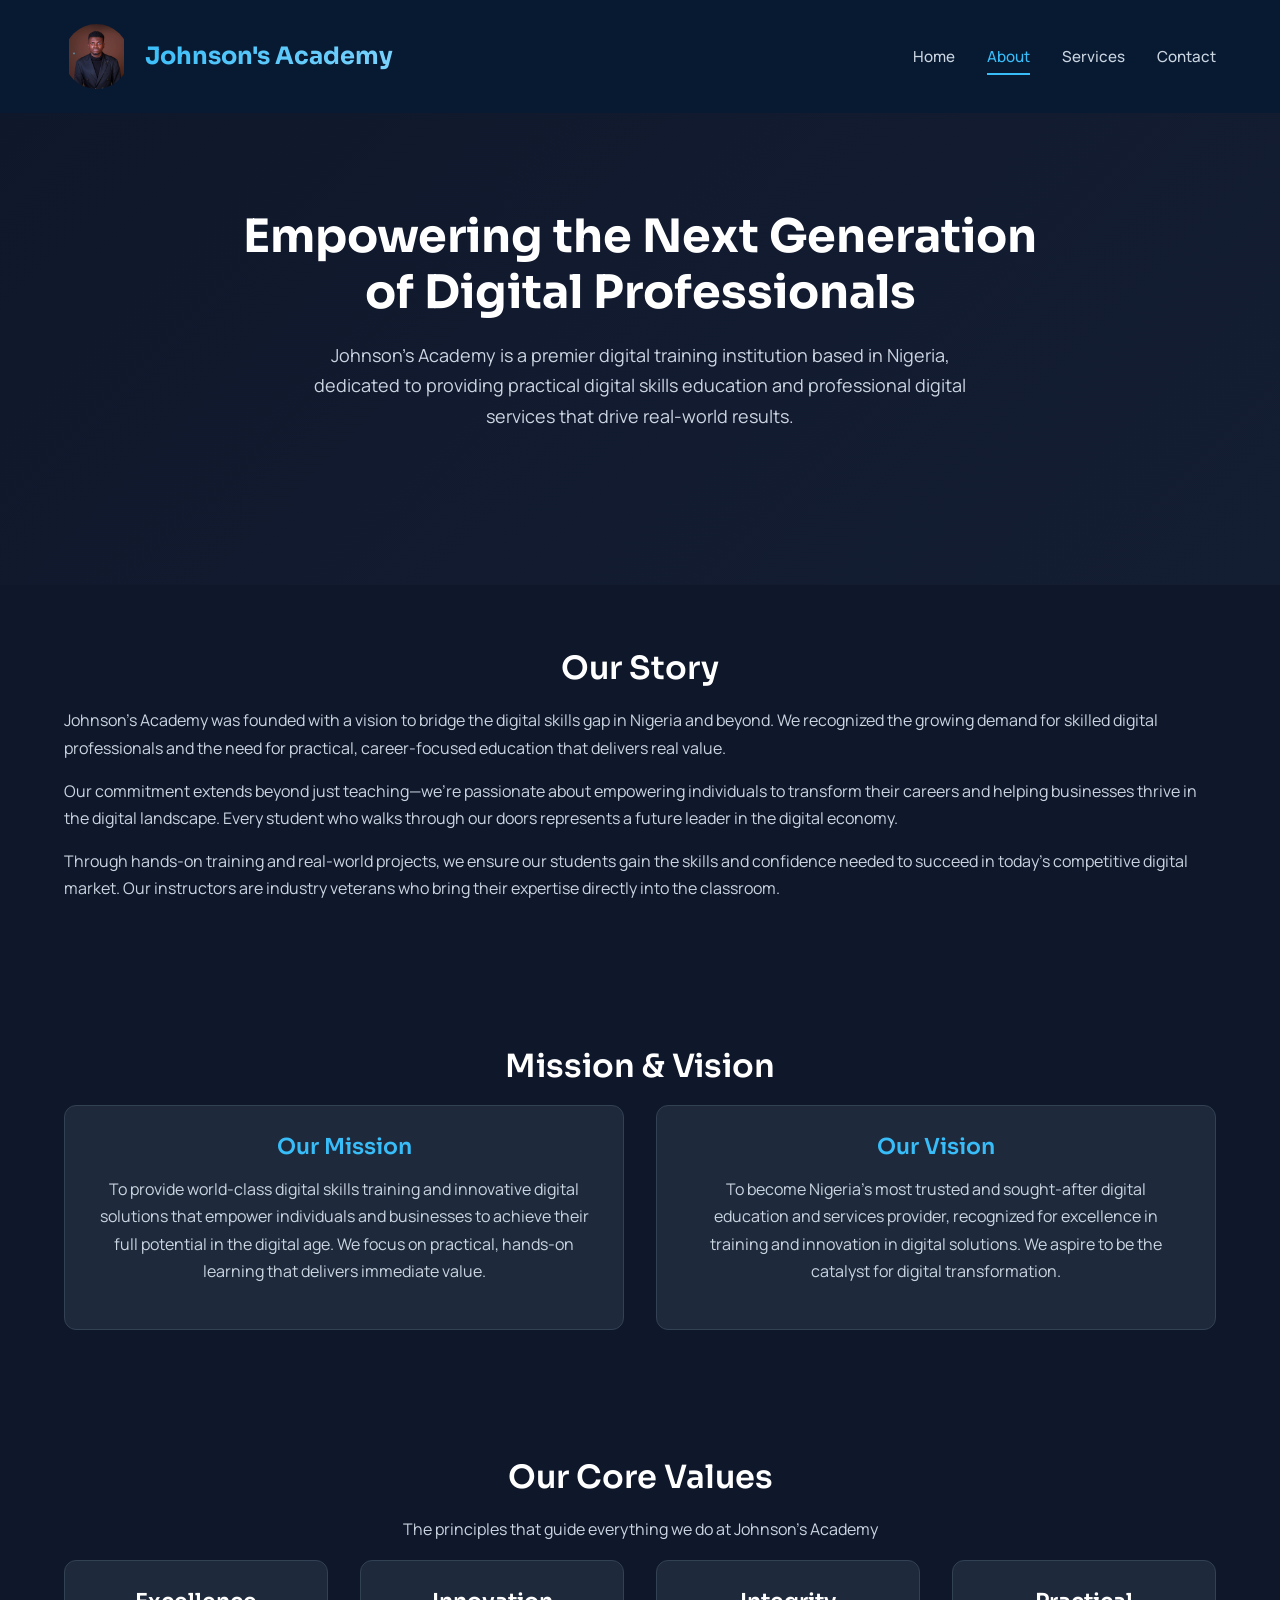
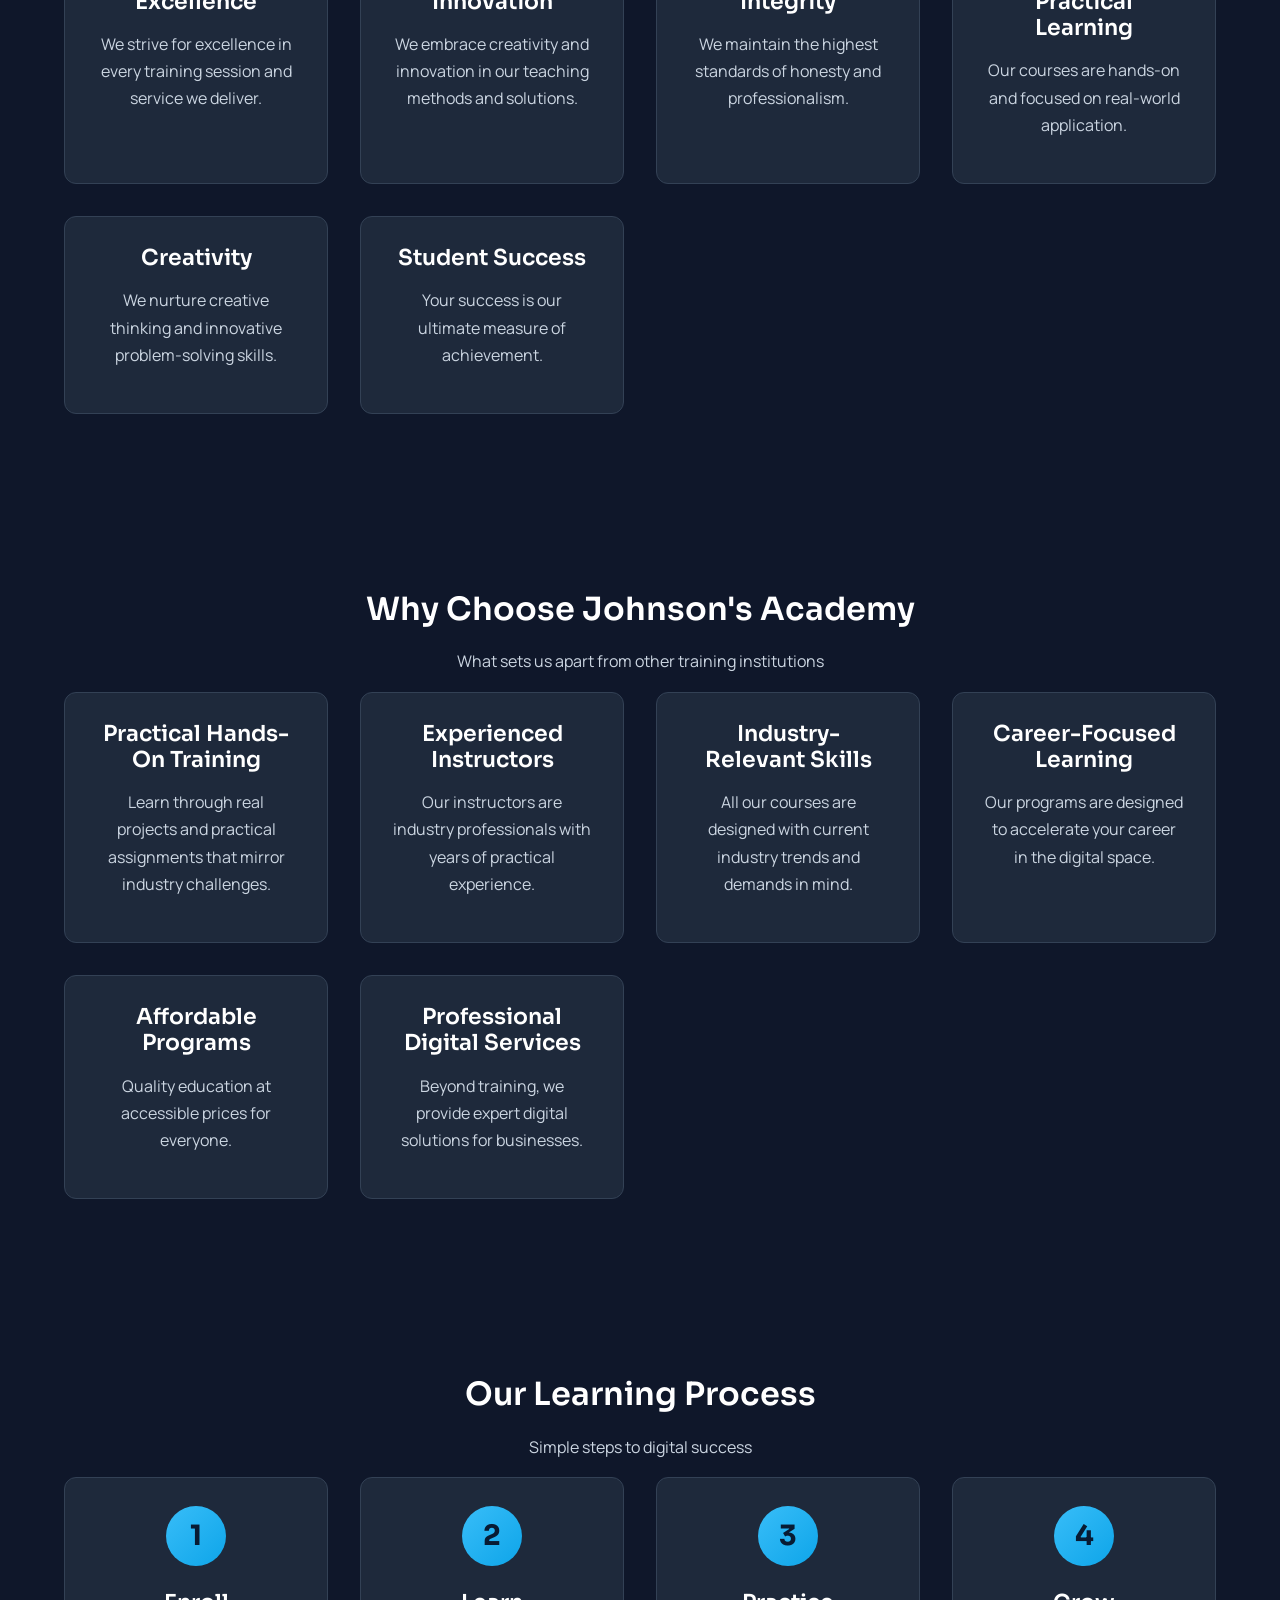
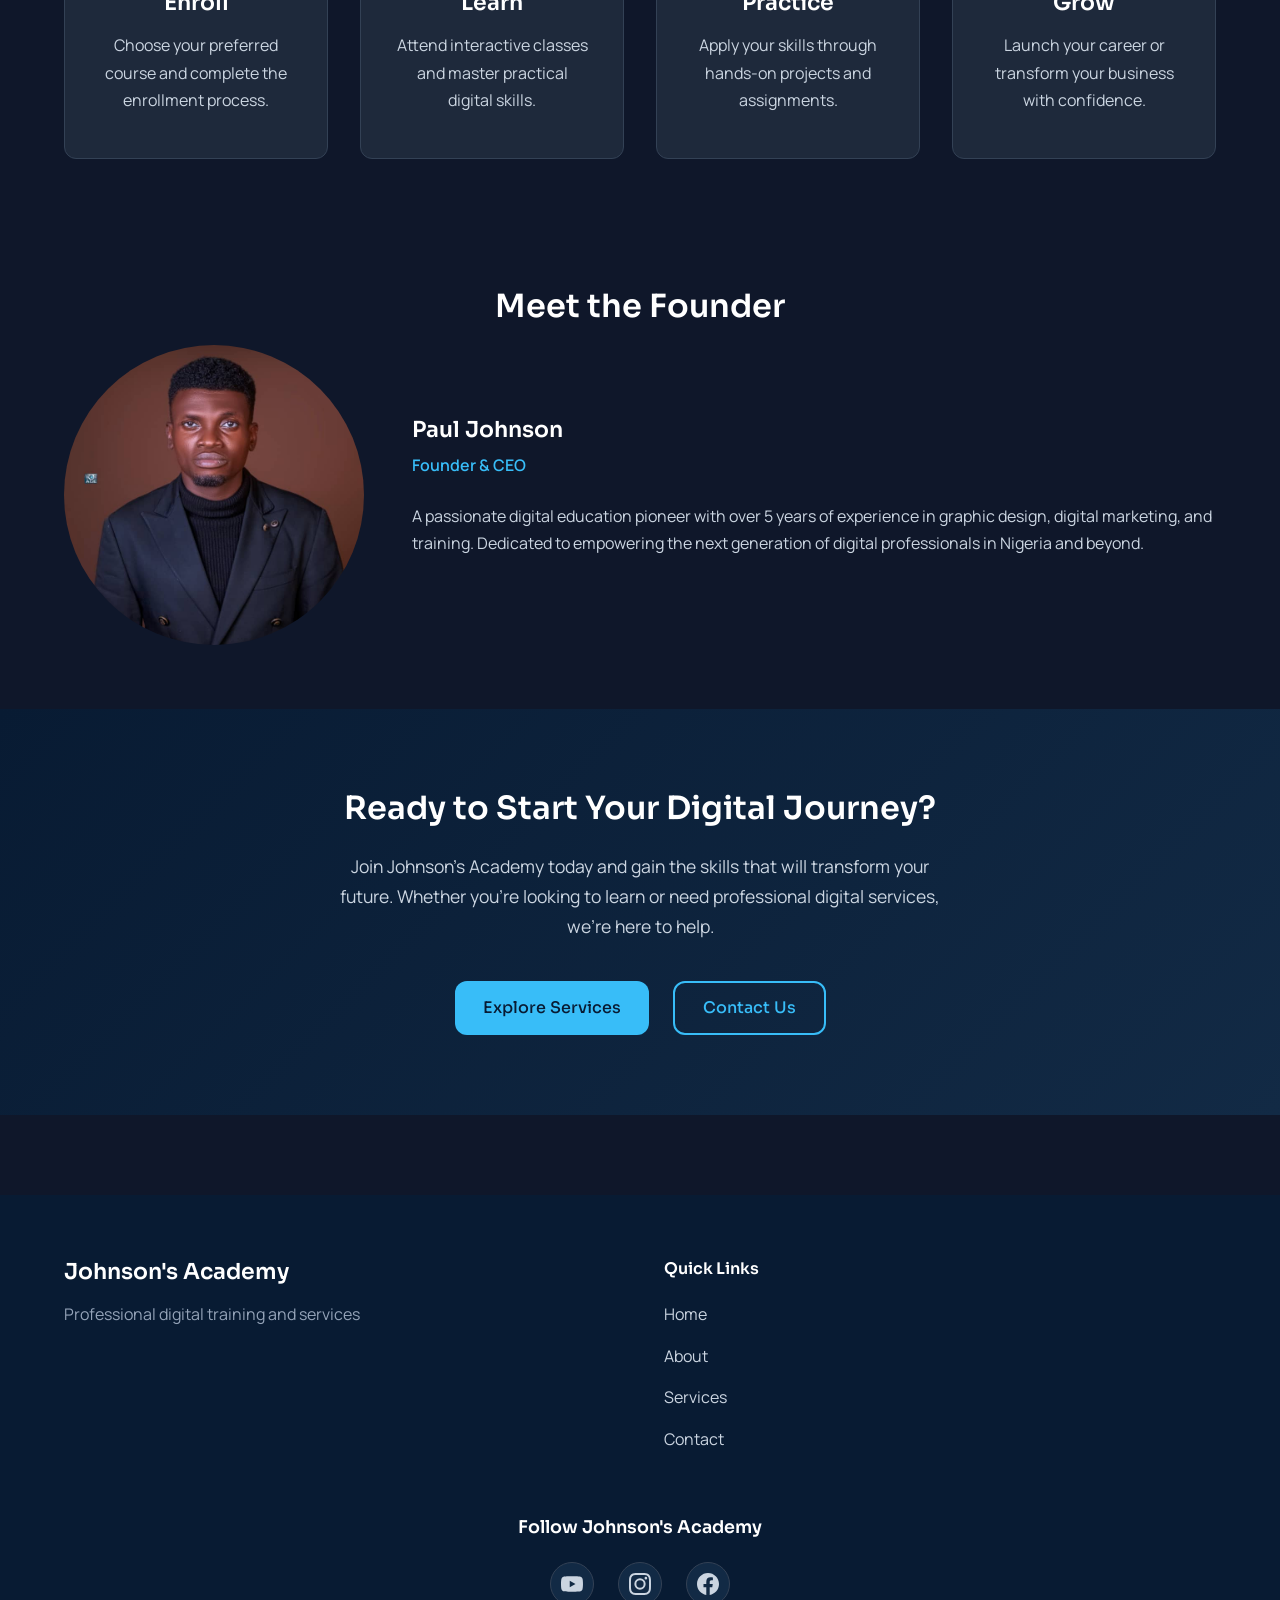
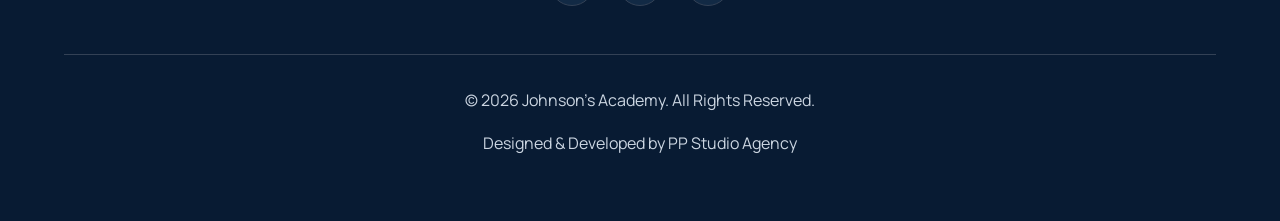
==== commit ed468d32: "fix: remove header Get Started button from all pages" ====
--- a/about.html
+++ b/about.html
@@ -115,12 +115,6 @@
                     </ul>
                     <a href="contact.html" class="btn btn-primary mobile-drawer-cta">Get Started</a>
                 </nav>
-                <a
-                    href="contact.html"
-                    class="btn btn-primary header-cta"
-                    aria-label="Get started with our services"
-                    >Get Started</a
-                >
                 <div class="mobile-menu-toggle" aria-label="Toggle mobile menu">
                     <span></span>
                     <span></span>
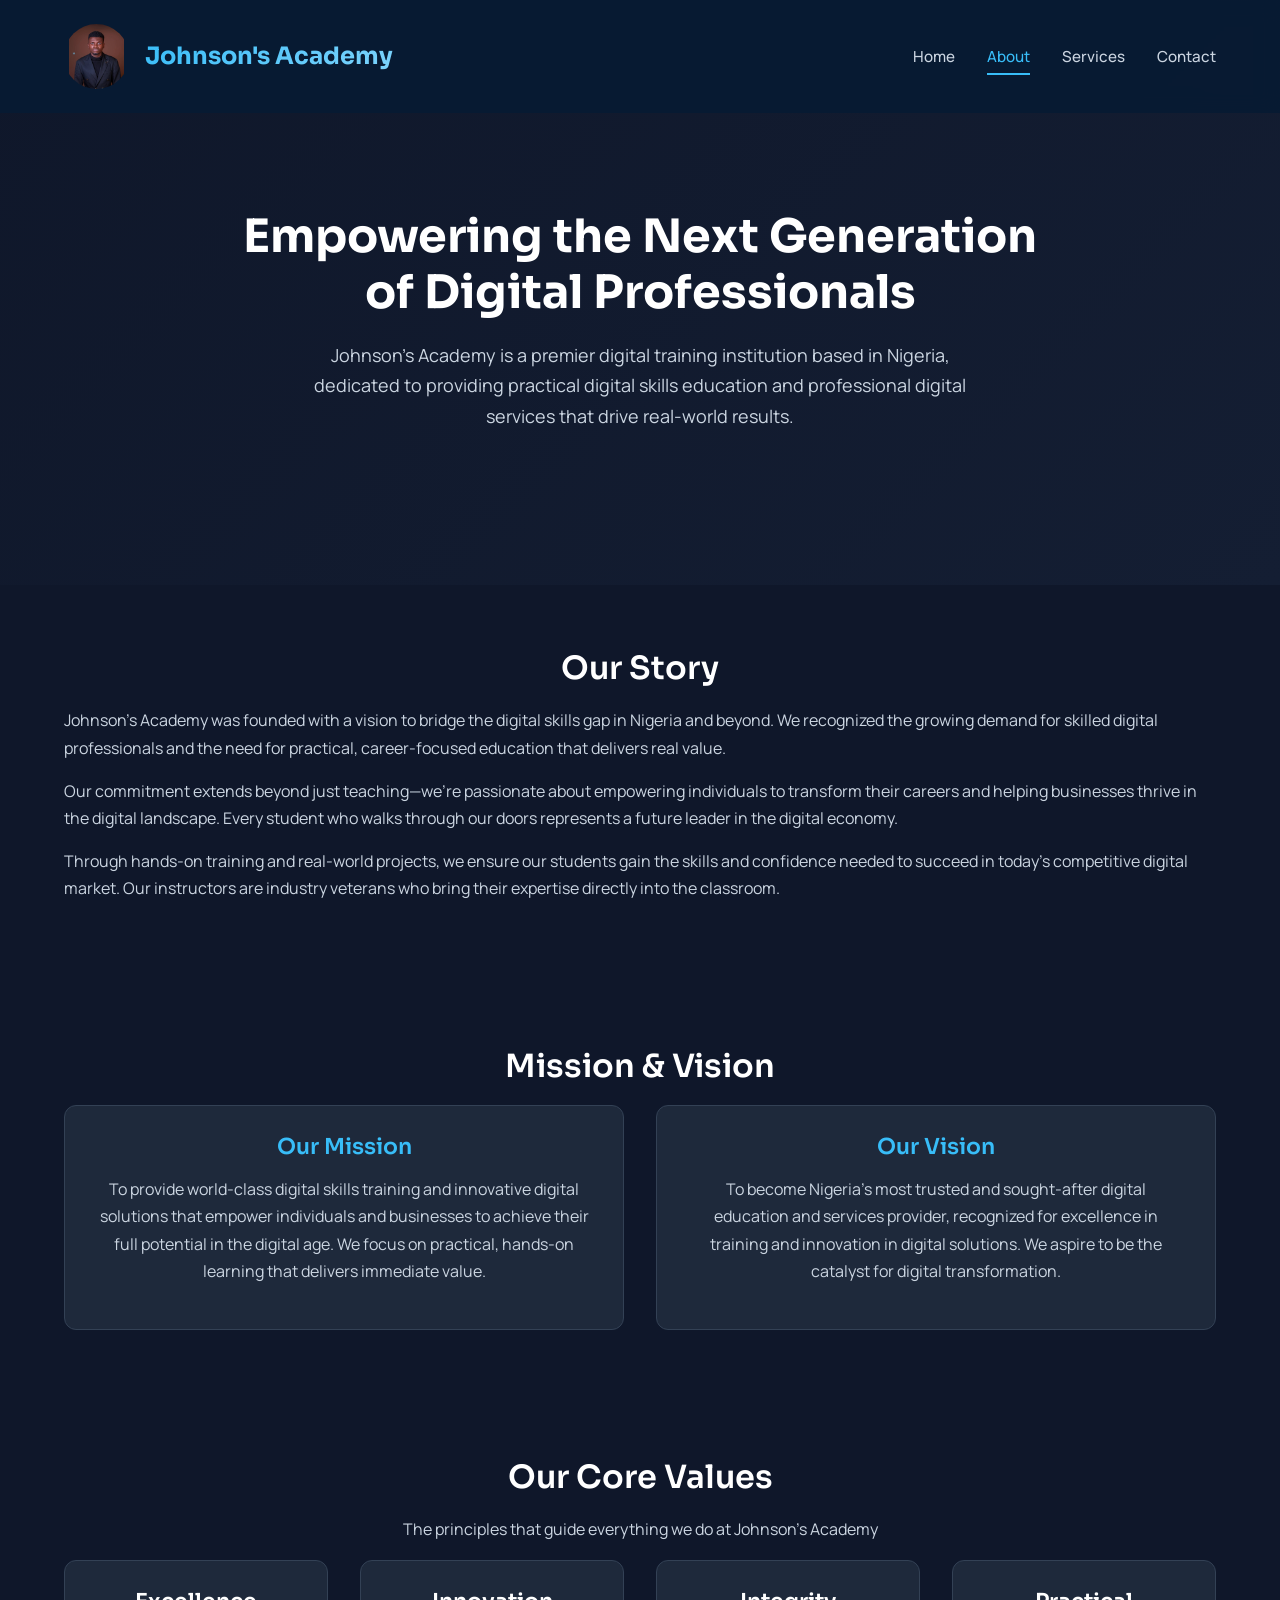
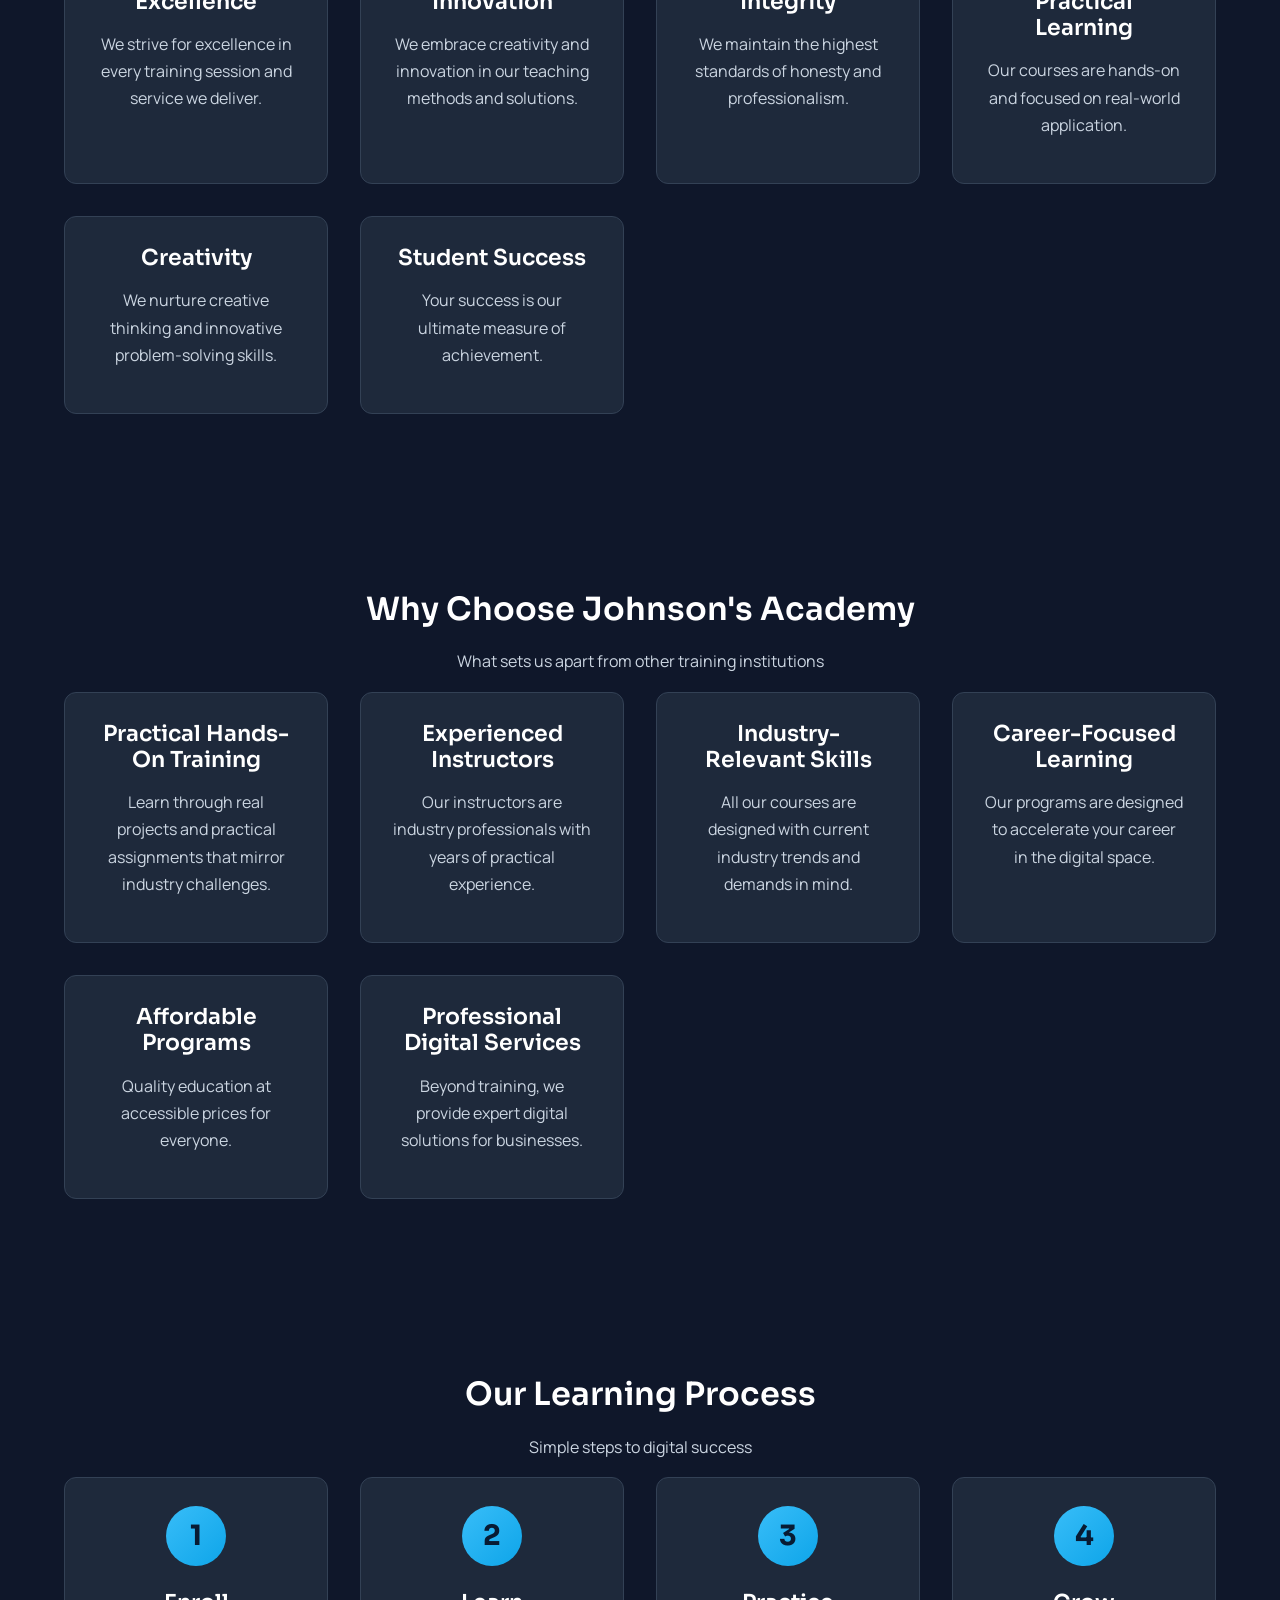
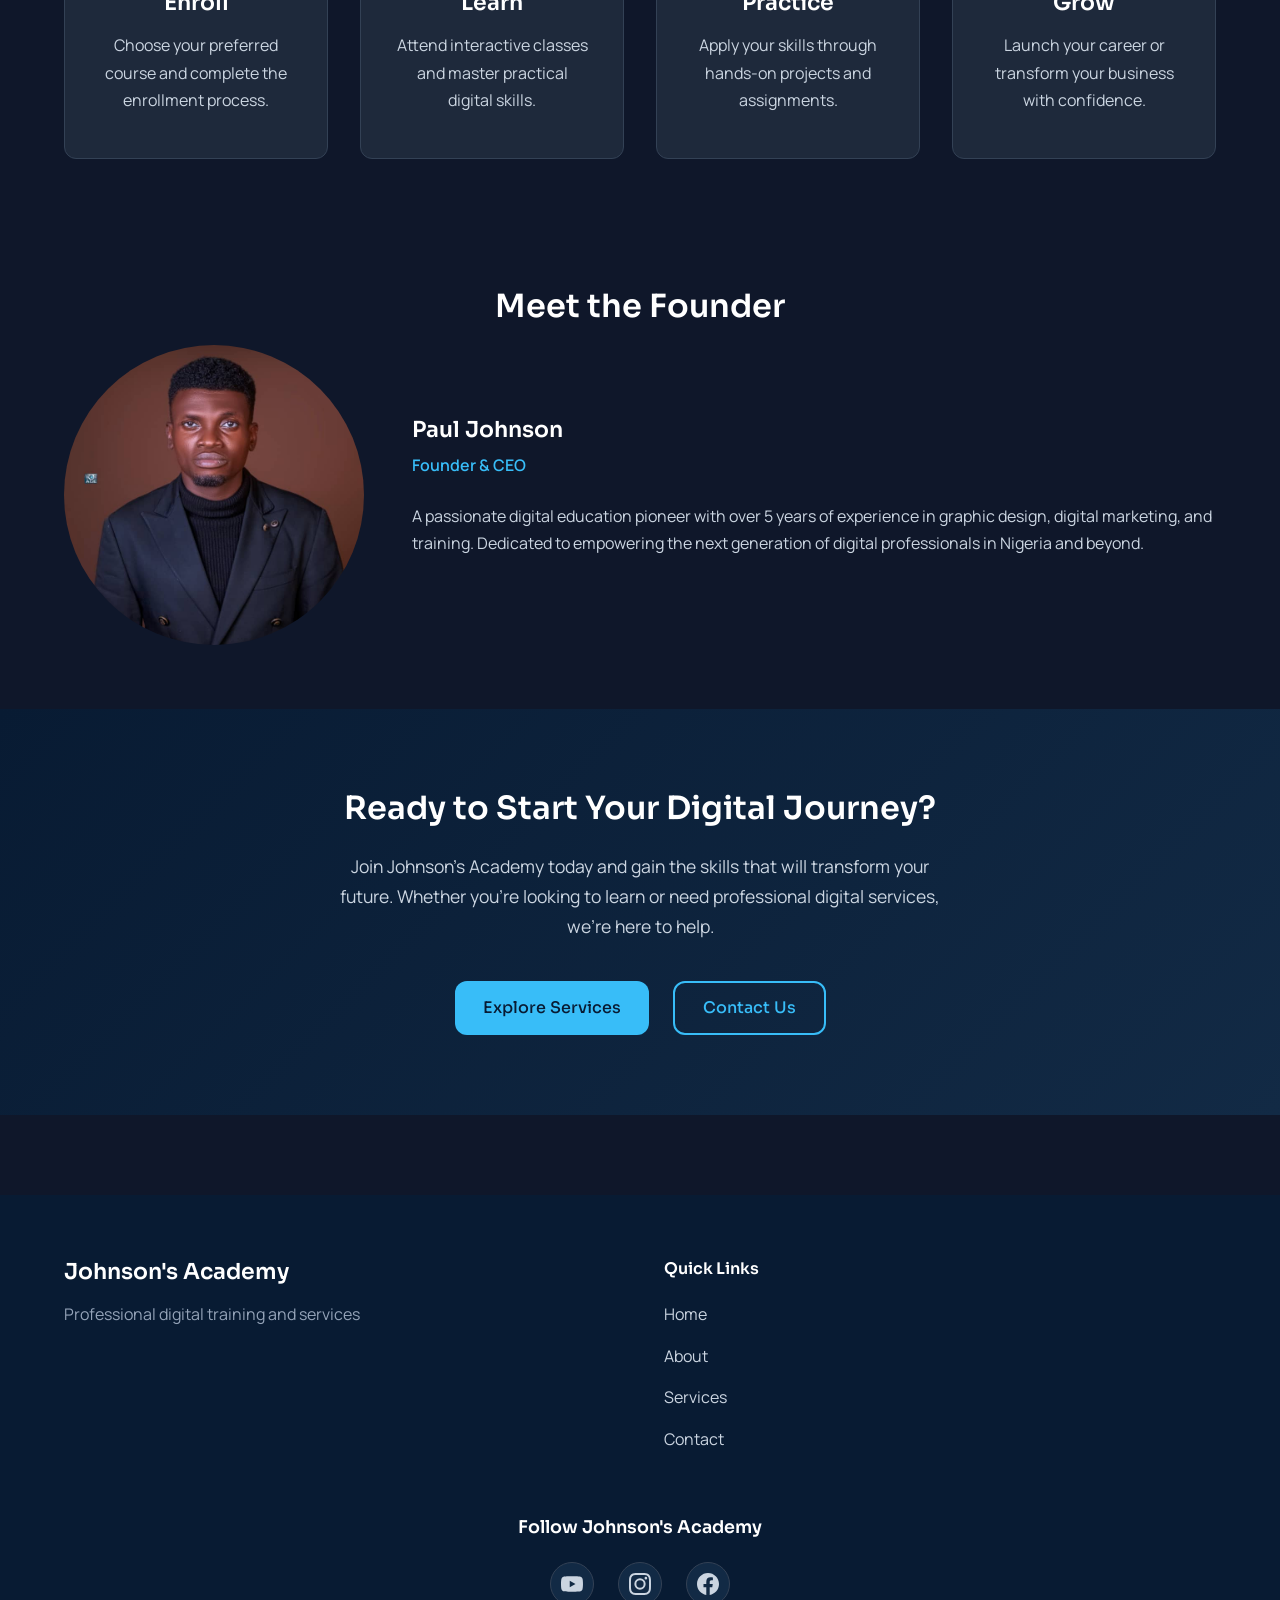
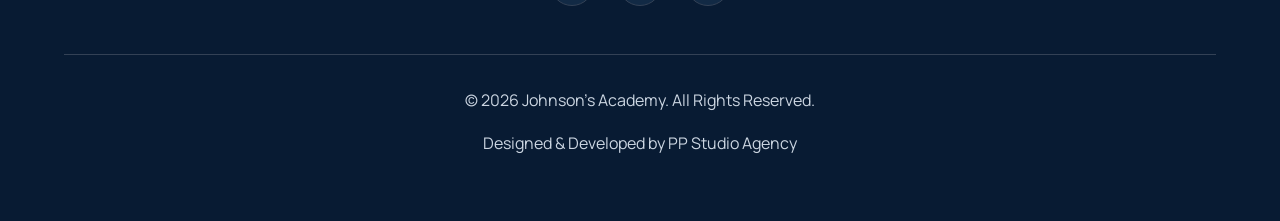
==== commit 32a24867: "fix: comprehensive production readiness audit - cross-browser, accessibility, SEO, security - Add Sa" ====
--- a/about.html
+++ b/about.html
@@ -1,8 +1,8 @@
-<!doctype html>
+<!DOCTYPE html>
 <html lang="en">
     <head>
         <meta charset="UTF-8" />
-        <meta name="viewport" content="width=device-width, initial-scale=1.0" />
+        <meta name="viewport" content="width=device-width, initial-scale=1.0, viewport-fit=cover" />
         <title>
             About Johnson's Academy | Empowering Digital Professionals
         </title>
@@ -83,6 +83,7 @@
 
     </head>
     <body>
+        <a href="#main-content" class="skip-link">Skip to main content</a>
         <header class="navbar">
             <div class="container">
                 <div class="logo">
@@ -115,7 +116,7 @@
                     </ul>
                     <a href="contact.html" class="btn btn-primary mobile-drawer-cta">Get Started</a>
                 </nav>
-                <div class="mobile-menu-toggle" aria-label="Toggle mobile menu">
+                <div class="mobile-menu-toggle" role="button" tabindex="0" aria-label="Toggle mobile menu" aria-expanded="false" aria-controls="nav-menu">
                     <span></span>
                     <span></span>
                     <span></span>
@@ -123,7 +124,7 @@
             </div>
         </header>
 
-        <main>
+        <main id="main-content">
             <section class="about-hero">
                 <div class="container">
                     <div class="hero-content">
@@ -442,5 +443,10 @@
         </footer>
 
         <script src="js/script.js" defer></script>
+        <noscript>
+            <style>
+                .hidden { opacity: 1 !important; transform: none !important; }
+            </style>
+        </noscript>
     </body>
 </html>
--- a/css/style.css
+++ b/css/style.css
@@ -73,6 +73,25 @@
    2. RESET & BASE STYLES
    ======================================== */
 
+/* Skip Navigation Link */
+.skip-link {
+    position: absolute;
+    top: -100%;
+    left: 0;
+    background: var(--secondary);
+    color: var(--primary);
+    padding: var(--space-2) var(--space-3);
+    z-index: 10000;
+    font-weight: 600;
+    font-family: var(--font-heading);
+    border-radius: 0 0 var(--radius-md) 0;
+    transition: top var(--transition-fast);
+}
+
+.skip-link:focus {
+    top: 0;
+}
+
 * {
     margin: 0;
     padding: 0;
@@ -81,6 +100,8 @@
 
 html {
     scroll-behavior: smooth;
+    -webkit-text-size-adjust: 100%;
+    -ms-text-size-adjust: 100%;
 }
 
 body {
@@ -90,6 +111,9 @@
     color: var(--text-primary);
     background-color: var(--bg-dark);
     overflow-x: hidden;
+    -webkit-font-smoothing: antialiased;
+    -moz-osx-font-smoothing: grayscale;
+    text-rendering: optimizeLegibility;
 }
 
 img {
@@ -102,6 +126,7 @@
     text-decoration: none;
     color: inherit;
     transition: color var(--transition-fast);
+    -webkit-tap-highlight-color: transparent;
 }
 
 ul {
@@ -276,6 +301,7 @@
     right: 0;
     z-index: 1000;
     background-color: rgba(8, 27, 51, 0.95);
+    -webkit-backdrop-filter: blur(10px);
     backdrop-filter: blur(10px);
     transition: all var(--transition-base);
 }
@@ -362,6 +388,9 @@
     gap: 5px;
     cursor: pointer;
     padding: var(--space-2);
+    background: none;
+    border: none;
+    z-index: 1001;
 }
 
 .mobile-menu-toggle span {
@@ -369,6 +398,20 @@
     height: 2px;
     background-color: var(--white);
     transition: all var(--transition-base);
+    display: block;
+    transform-origin: center;
+}
+
+.mobile-menu-toggle[aria-expanded="true"] span:nth-child(1) {
+    transform: rotate(45deg) translate(5px, 5px);
+}
+
+.mobile-menu-toggle[aria-expanded="true"] span:nth-child(2) {
+    opacity: 0;
+}
+
+.mobile-menu-toggle[aria-expanded="true"] span:nth-child(3) {
+    transform: rotate(-45deg) translate(5px, -5px);
 }
 
 /* ========================================
@@ -448,6 +491,7 @@
 .about-hero,
 .contact-hero {
     min-height: 65vh;
+    min-height: 65dvh;
     display: flex;
     align-items: center;
     justify-content: center;
@@ -1041,6 +1085,7 @@
 .footer-bottom {
     text-align: center;
     padding-top: var(--space-4);
+    padding-bottom: env(safe-area-inset-bottom, 0);
     border-top: 1px solid var(--border-color);
     color: var(--text-muted);
     font-size: 0.9rem;
@@ -1243,27 +1288,27 @@
         transform: translateY(0);
     }
 
-    /* Hero entrance animations */
-    .hero-content h1,
-    .page-hero h1,
-    .about-hero h1,
-    .contact-hero h1 {
+    /* Hero entrance animations - only when JS has loaded */
+    .js-loaded .hero-content h1,
+    .js-loaded .page-hero h1,
+    .js-loaded .about-hero h1,
+    .js-loaded .contact-hero h1 {
         opacity: 0;
         transform: translateY(30px);
         animation: fadeUp 0.8s ease forwards;
     }
 
-    .hero-content p,
-    .page-hero p,
-    .about-hero p,
-    .contact-hero p {
+    .js-loaded .hero-content p,
+    .js-loaded .page-hero p,
+    .js-loaded .about-hero p,
+    .js-loaded .contact-hero p {
         opacity: 0;
         transform: translateY(30px);
         animation: fadeUp 0.8s ease 0.2s forwards;
     }
 
-    .hero-buttons,
-    .cta-buttons {
+    .js-loaded .hero-buttons,
+    .js-loaded .cta-buttons {
         opacity: 0;
         transform: translateY(30px);
         animation: fadeUp 0.8s ease 0.4s forwards;
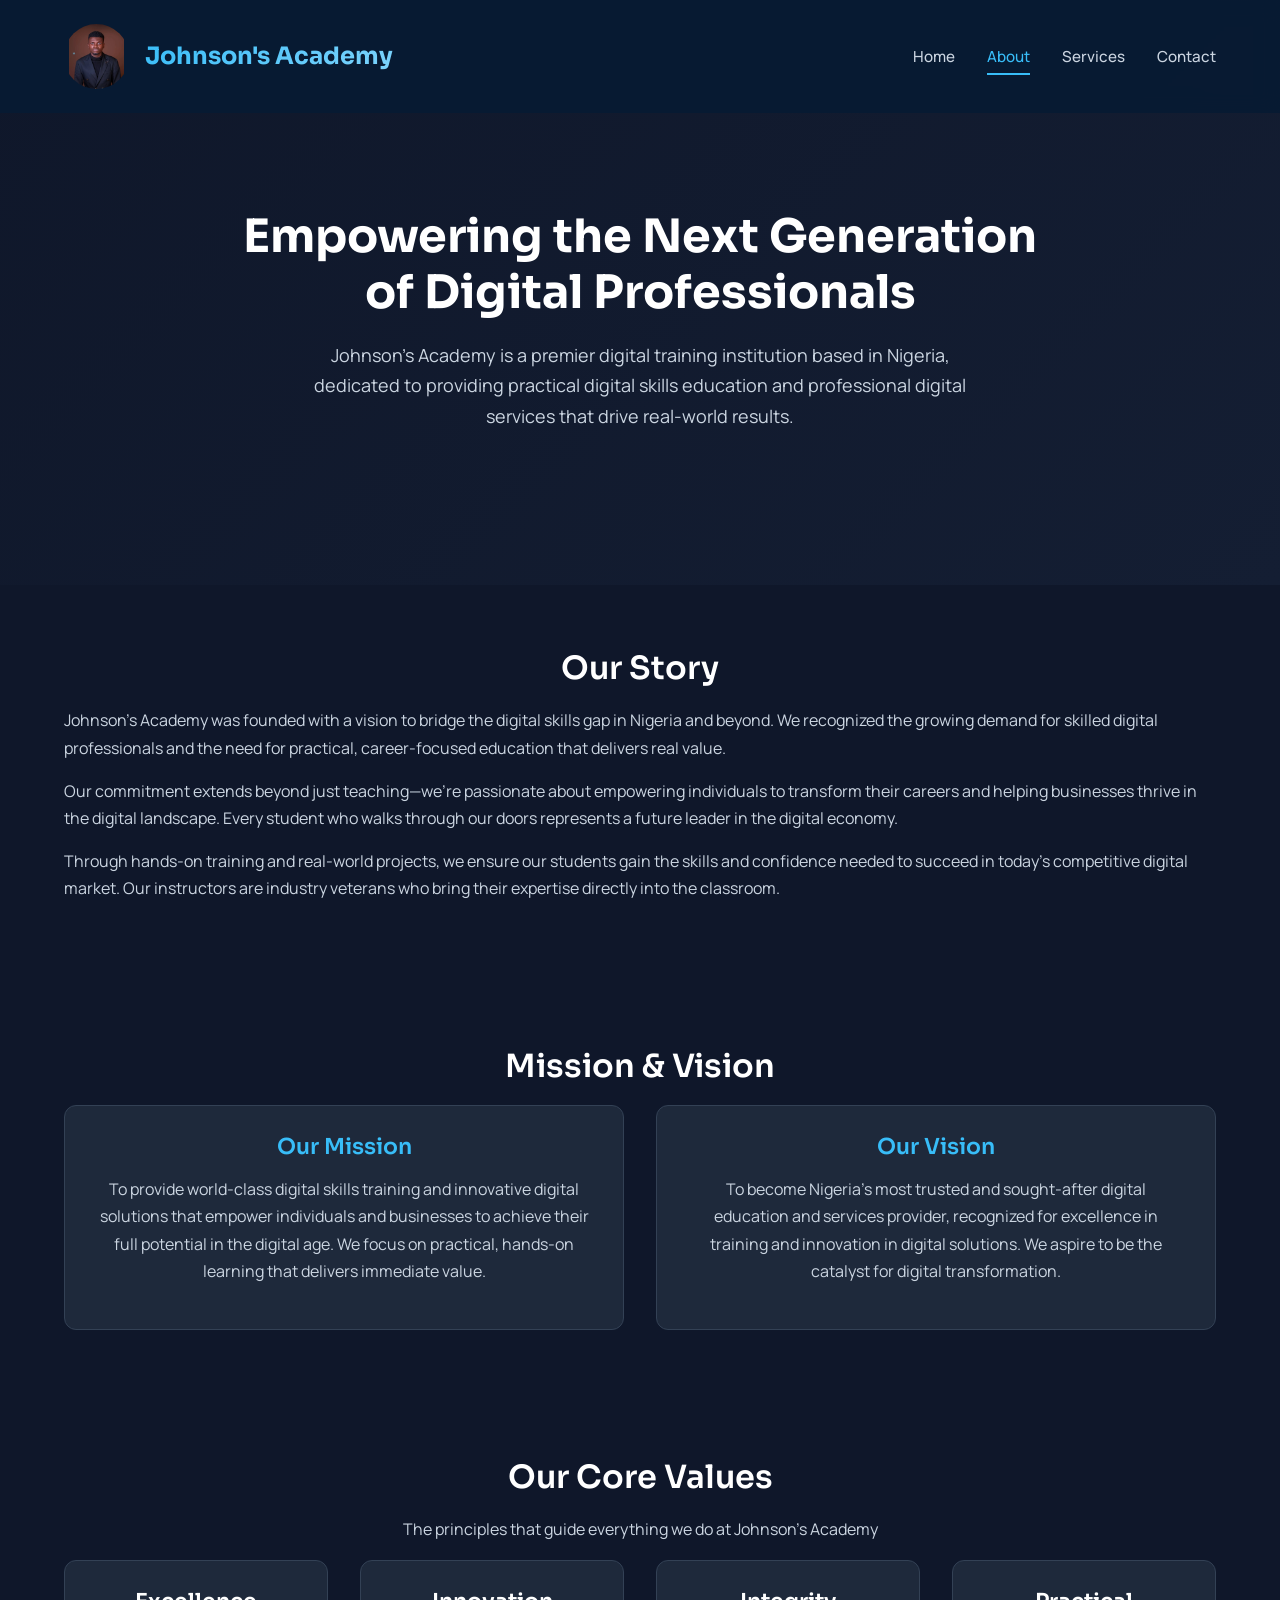
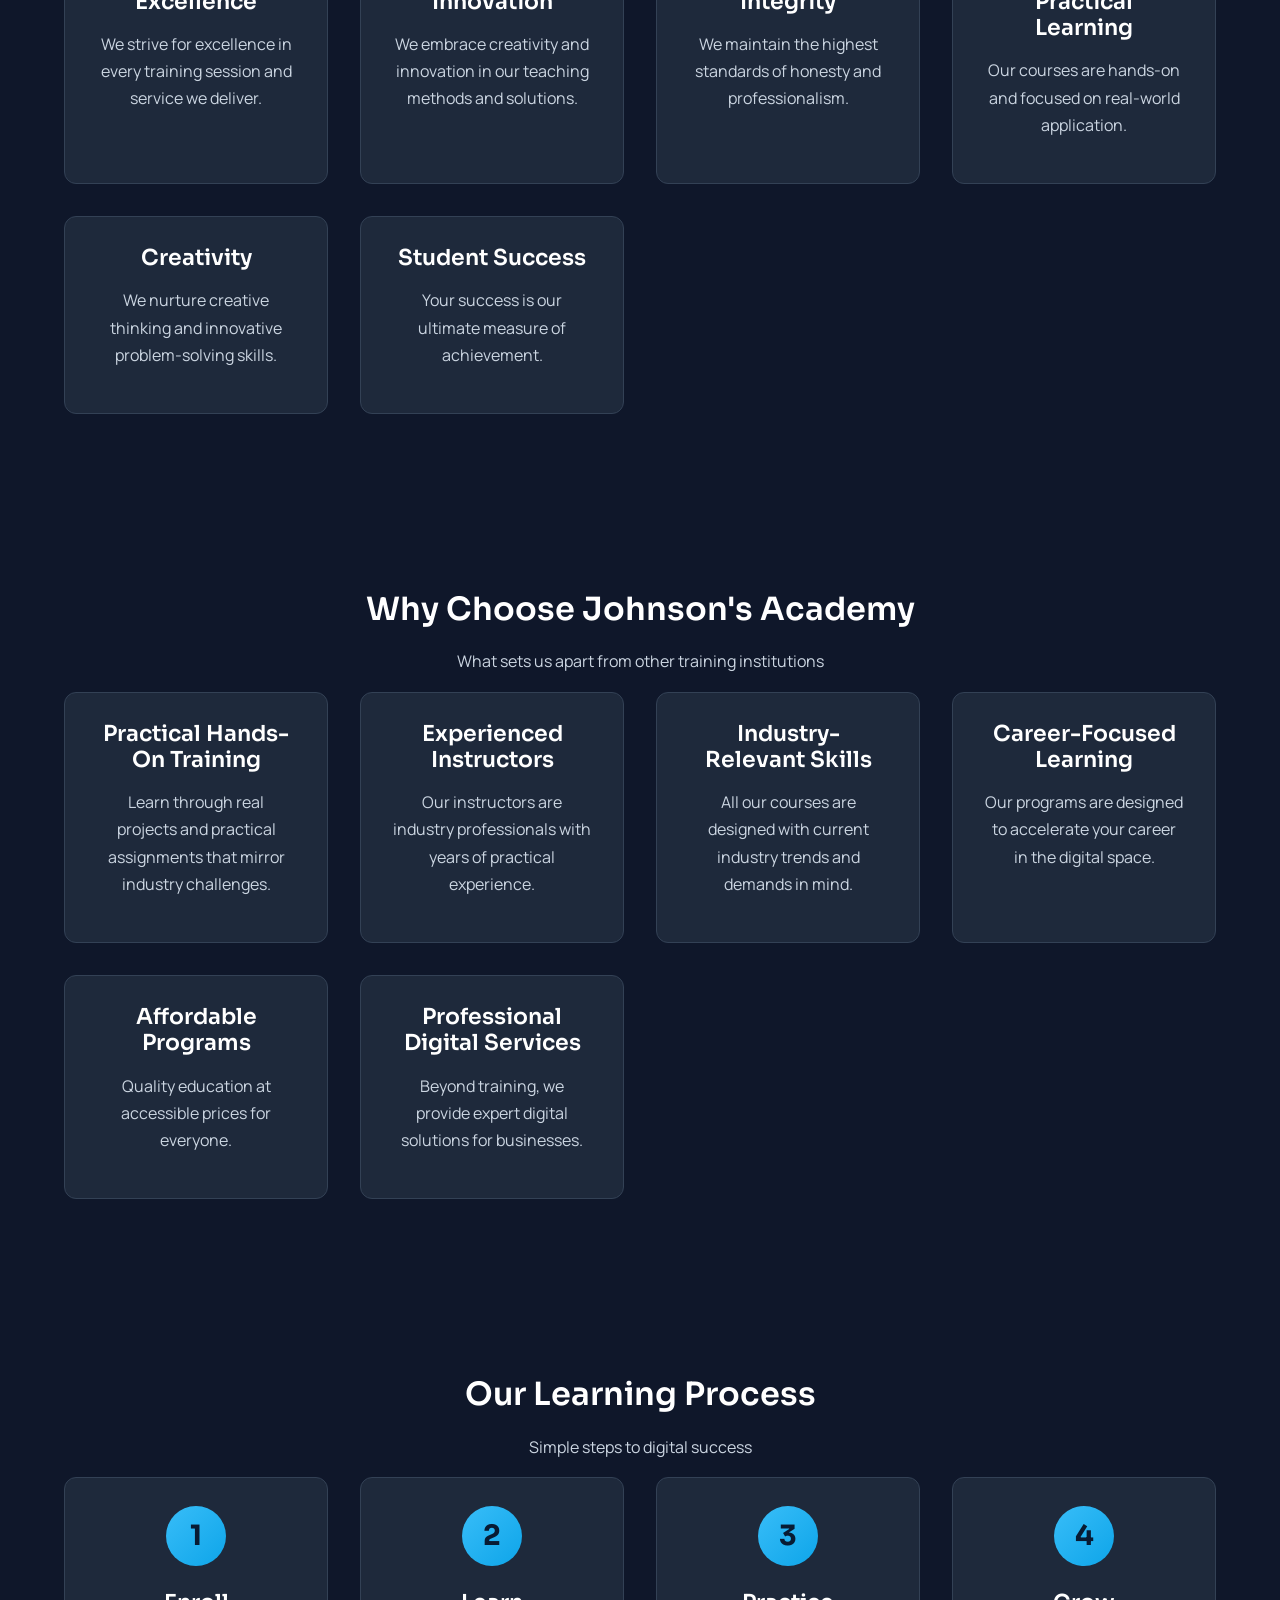
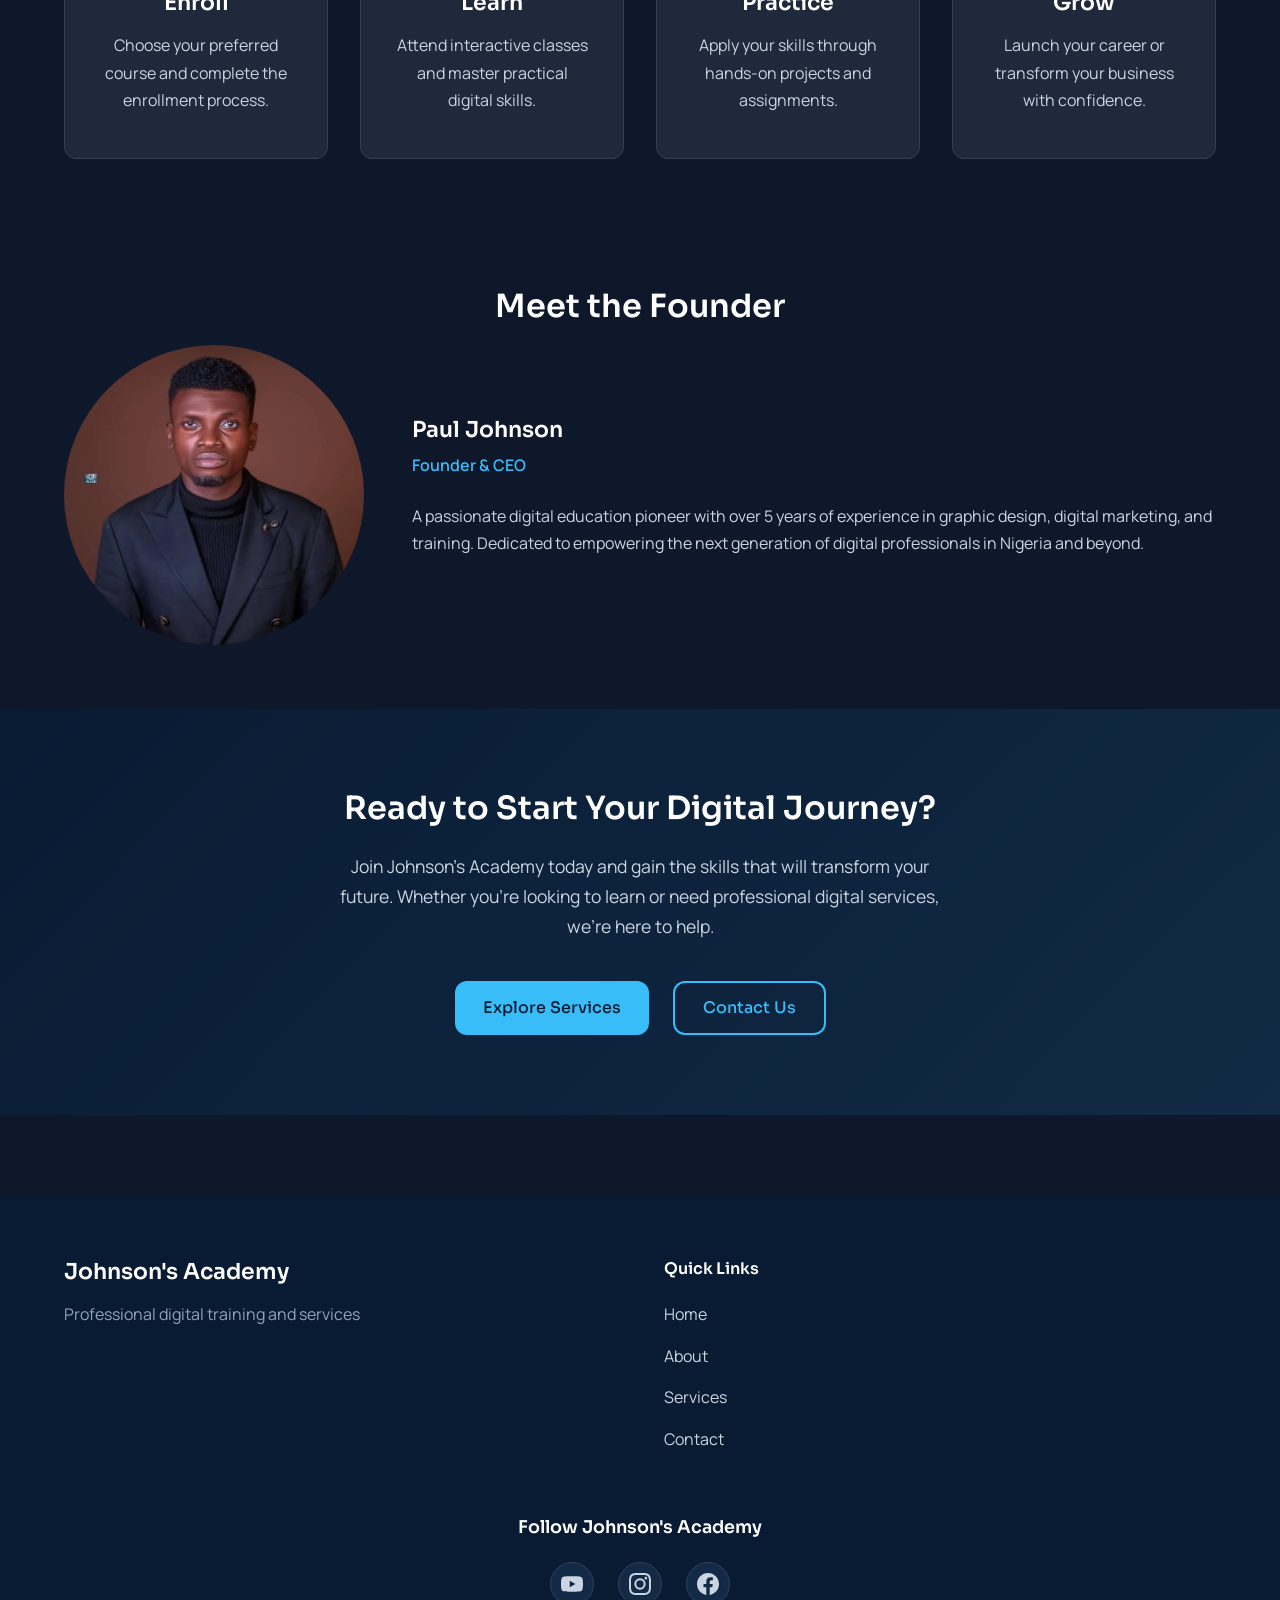
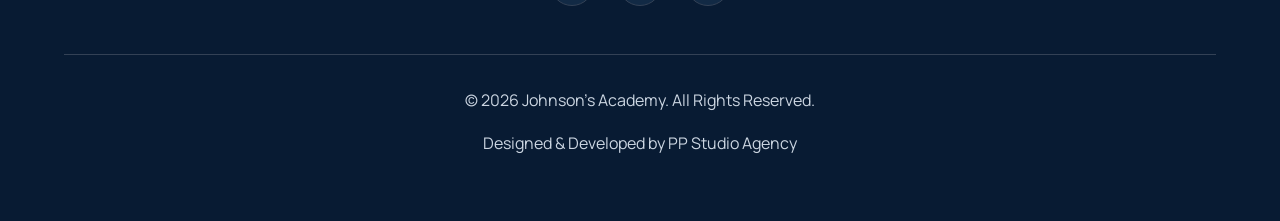
==== commit a36f53ca: "feat: add 404 page, optimize images to WebP, fix broken OG tags - Add custom 404.html page matching " ====
--- a/about.html
+++ b/about.html
@@ -87,7 +87,10 @@
         <header class="navbar">
             <div class="container">
                 <div class="logo">
-                    <img src="images/profile/profile.png" alt="Johnson's Academy" class="logo-img" width="45" height="45" />
+                    <picture>
+                        <source srcset="images/profile/profile.webp" type="image/webp">
+                        <img src="images/profile/profile.png" alt="Johnson's Academy" class="logo-img" width="45" height="45" />
+                    </picture>
                     <span>Johnson's Academy</span>
                 </div>
                 <nav class="nav-menu">
@@ -357,10 +360,10 @@
                     <h2>Meet the Founder</h2>
                     <div class="team-content">
                         <div class="team-image">
-                            <img
-                                src="images/profile/profile.png"
-                                alt="Founder of Johnson's Academy"
-                            />
+                            <picture>
+                                <source srcset="images/profile/profile.webp" type="image/webp">
+                                <img src="images/profile/profile.png" alt="Founder of Johnson's Academy">
+                            </picture>
                         </div>
                         <div class="team-info">
                             <h3>Paul Johnson</h3>
